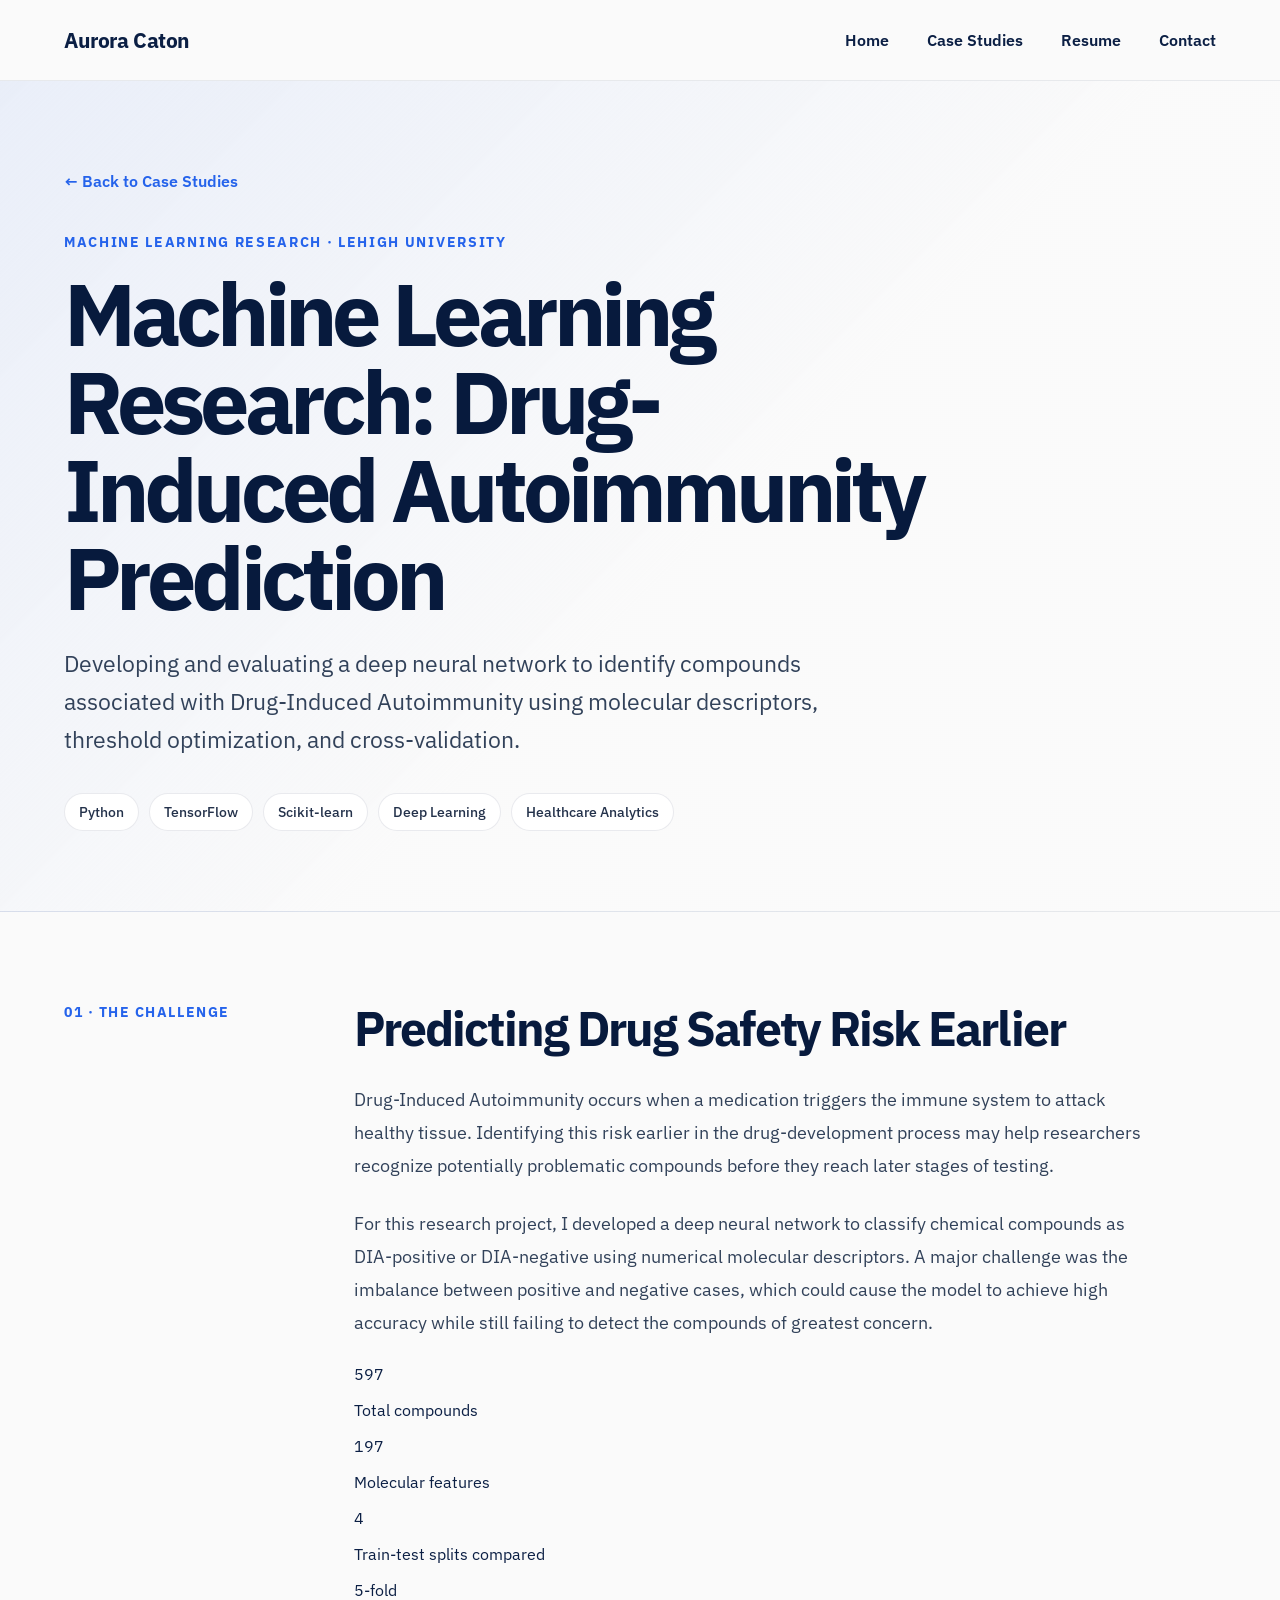
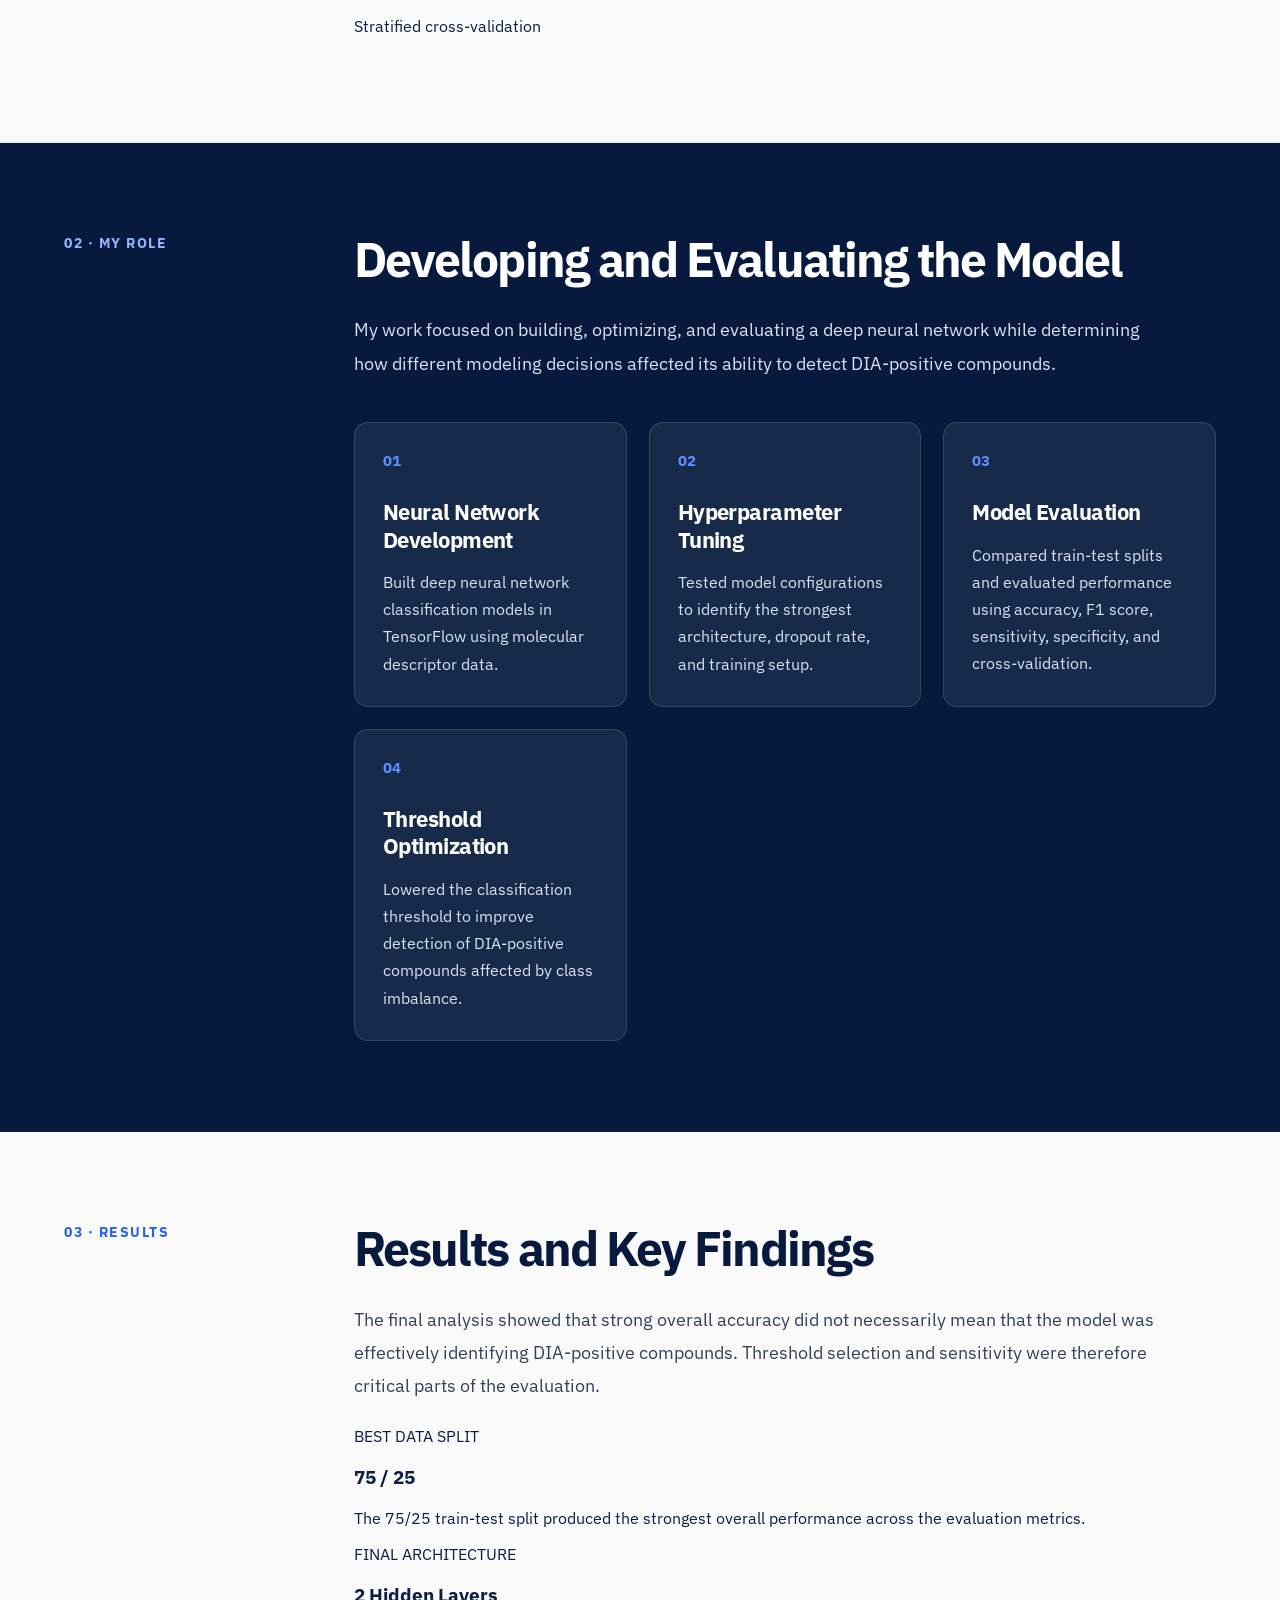
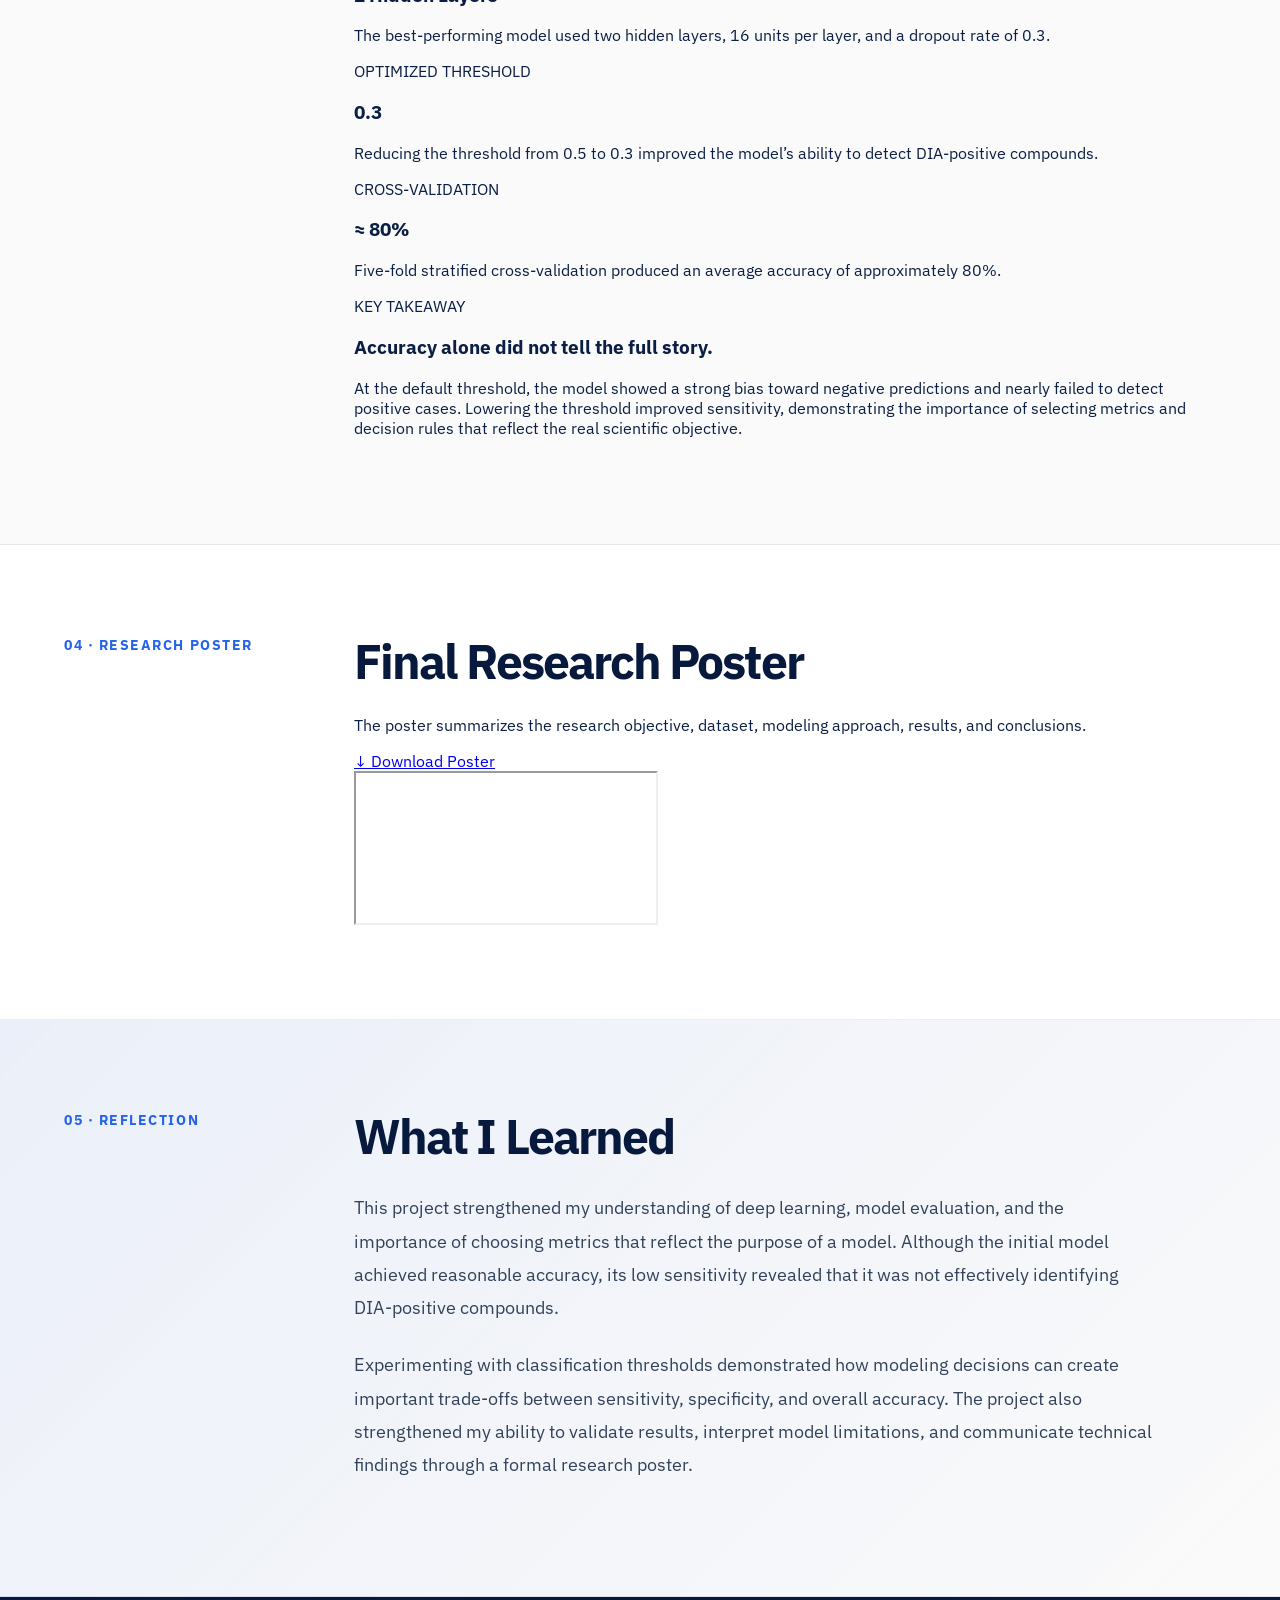
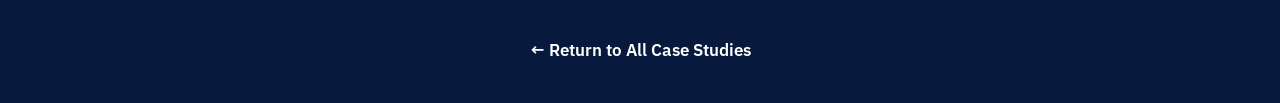
==== dia-research.html @ 791b1805 "Create dia-research.html" ====
<!DOCTYPE html>
<html lang="en">

<head>
    <meta charset="UTF-8">

    <meta
        name="viewport"
        content="width=device-width, initial-scale=1.0"
    >

    <title>Machine Learning Research | Aurora Caton</title>

    <link rel="preconnect" href="https://fonts.googleapis.com">

    <link
        rel="preconnect"
        href="https://fonts.gstatic.com"
        crossorigin
    >

    <link
        href="https://fonts.googleapis.com/css2?family=IBM+Plex+Sans:wght@300;400;500;600;700&display=swap"
        rel="stylesheet"
    >

    <link rel="stylesheet" href="style.css">
</head>

<body>

    <nav class="navbar">

        <a href="index.html" class="nav-name">
            Aurora Caton
        </a>

        <div class="nav-links">
            <a href="index.html#home">Home</a>
            <a href="index.html#case-studies">Case Studies</a>
            <a href="index.html#resume">Resume</a>
            <a href="index.html#contact">Contact</a>
        </div>

    </nav>

    <main class="project-page">

        <header class="project-hero dia-project-hero">

            <div class="molecule-pattern" aria-hidden="true"></div>

            <div class="project-hero-content">

                <a
                    href="index.html#case-studies"
                    class="back-link"
                >
                    ← Back to Case Studies
                </a>

                <p class="project-label">
                    MACHINE LEARNING RESEARCH · LEHIGH UNIVERSITY
                </p>

                <h1>
                    Machine Learning Research:
                    Drug-Induced Autoimmunity Prediction
                </h1>

                <p class="project-subtitle">
                    Developing and evaluating a deep neural network to identify
                    compounds associated with Drug-Induced Autoimmunity using
                    molecular descriptors, threshold optimization, and
                    cross-validation.
                </p>

                <div class="project-tags">
                    <span>Python</span>
                    <span>TensorFlow</span>
                    <span>Scikit-learn</span>
                    <span>Deep Learning</span>
                    <span>Healthcare Analytics</span>
                </div>

            </div>

        </header>

        <section class="project-section">

            <div class="section-label">
                01 · THE CHALLENGE
            </div>

            <div class="project-section-content">

                <h2>Predicting Drug Safety Risk Earlier</h2>

                <p>
                    Drug-Induced Autoimmunity occurs when a medication triggers
                    the immune system to attack healthy tissue. Identifying this
                    risk earlier in the drug-development process may help
                    researchers recognize potentially problematic compounds
                    before they reach later stages of testing.
                </p>

                <p>
                    For this research project, I developed a deep neural network
                    to classify chemical compounds as DIA-positive or
                    DIA-negative using numerical molecular descriptors. A major
                    challenge was the imbalance between positive and negative
                    cases, which could cause the model to achieve high accuracy
                    while still failing to detect the compounds of greatest
                    concern.
                </p>

                <div class="research-stat-grid">

                    <article class="research-stat-card">
                        <span class="research-stat-number">597</span>
                        <p>Total compounds</p>
                    </article>

                    <article class="research-stat-card">
                        <span class="research-stat-number">197</span>
                        <p>Molecular features</p>
                    </article>

                    <article class="research-stat-card">
                        <span class="research-stat-number">4</span>
                        <p>Train-test splits compared</p>
                    </article>

                    <article class="research-stat-card">
                        <span class="research-stat-number">5-fold</span>
                        <p>Stratified cross-validation</p>
                    </article>

                </div>

            </div>

        </section>

        <section class="project-section contribution-section">

            <div class="section-label">
                02 · MY ROLE
            </div>

            <div class="project-section-content">

                <h2>Developing and Evaluating the Model</h2>

                <p>
                    My work focused on building, optimizing, and evaluating a
                    deep neural network while determining how different modeling
                    decisions affected its ability to detect DIA-positive
                    compounds.
                </p>

                <div class="contribution-grid">

                    <article class="contribution-card">

                        <span>01</span>

                        <h3>Neural Network Development</h3>

                        <p>
                            Built deep neural network classification models in
                            TensorFlow using molecular descriptor data.
                        </p>

                    </article>

                    <article class="contribution-card">

                        <span>02</span>

                        <h3>Hyperparameter Tuning</h3>

                        <p>
                            Tested model configurations to identify the strongest
                            architecture, dropout rate, and training setup.
                        </p>

                    </article>

                    <article class="contribution-card">

                        <span>03</span>

                        <h3>Model Evaluation</h3>

                        <p>
                            Compared train-test splits and evaluated performance
                            using accuracy, F1 score, sensitivity, specificity,
                            and cross-validation.
                        </p>

                    </article>

                    <article class="contribution-card">

                        <span>04</span>

                        <h3>Threshold Optimization</h3>

                        <p>
                            Lowered the classification threshold to improve
                            detection of DIA-positive compounds affected by
                            class imbalance.
                        </p>

                    </article>

                </div>

            </div>

        </section>

        <section class="project-section results-section">

            <div class="section-label">
                03 · RESULTS
            </div>

            <div class="project-section-content">

                <h2>Results and Key Findings</h2>

                <p>
                    The final analysis showed that strong overall accuracy did
                    not necessarily mean that the model was effectively
                    identifying DIA-positive compounds. Threshold selection and
                    sensitivity were therefore critical parts of the evaluation.
                </p>

                <div class="results-grid">

                    <article class="result-card">

                        <p class="result-label">
                            BEST DATA SPLIT
                        </p>

                        <h3>75 / 25</h3>

                        <p>
                            The 75/25 train-test split produced the strongest
                            overall performance across the evaluation metrics.
                        </p>

                    </article>

                    <article class="result-card">

                        <p class="result-label">
                            FINAL ARCHITECTURE
                        </p>

                        <h3>2 Hidden Layers</h3>

                        <p>
                            The best-performing model used two hidden layers,
                            16 units per layer, and a dropout rate of 0.3.
                        </p>

                    </article>

                    <article class="result-card">

                        <p class="result-label">
                            OPTIMIZED THRESHOLD
                        </p>

                        <h3>0.3</h3>

                        <p>
                            Reducing the threshold from 0.5 to 0.3 improved the
                            model’s ability to detect DIA-positive compounds.
                        </p>

                    </article>

                    <article class="result-card">

                        <p class="result-label">
                            CROSS-VALIDATION
                        </p>

                        <h3>≈ 80%</h3>

                        <p>
                            Five-fold stratified cross-validation produced an
                            average accuracy of approximately 80%.
                        </p>

                    </article>

                </div>

                <div class="research-takeaway">

                    <p class="research-takeaway-label">
                        KEY TAKEAWAY
                    </p>

                    <h3>Accuracy alone did not tell the full story.</h3>

                    <p>
                        At the default threshold, the model showed a strong bias
                        toward negative predictions and nearly failed to detect
                        positive cases. Lowering the threshold improved
                        sensitivity, demonstrating the importance of selecting
                        metrics and decision rules that reflect the real
                        scientific objective.
                    </p>

                </div>

            </div>

        </section>

        <section class="project-section poster-section">

            <div class="section-label">
                04 · RESEARCH POSTER
            </div>

            <div class="project-section-content">

                <div class="poster-heading">

                    <div>
                        <h2>Final Research Poster</h2>

                        <p>
                            The poster summarizes the research objective,
                            dataset, modeling approach, results, and conclusions.
                        </p>
                    </div>

                    <a
                        href="dia-research-poster.pdf"
                        download="Aurora-Caton-DIA-Research-Poster.pdf"
                        class="poster-download-button"
                    >
                        ↓ Download Poster
                    </a>

                </div>

                <div class="poster-viewer">

                    <iframe
                        src="dia-research-poster.pdf"
                        title="Drug-Induced Autoimmunity Research Poster"
                    ></iframe>

                </div>

            </div>

        </section>

        <section class="project-section reflection-section">

            <div class="section-label">
                05 · REFLECTION
            </div>

            <div class="project-section-content">

                <h2>What I Learned</h2>

                <p>
                    This project strengthened my understanding of deep learning,
                    model evaluation, and the importance of choosing metrics that
                    reflect the purpose of a model. Although the initial model
                    achieved reasonable accuracy, its low sensitivity revealed
                    that it was not effectively identifying DIA-positive
                    compounds.
                </p>

                <p>
                    Experimenting with classification thresholds demonstrated
                    how modeling decisions can create important trade-offs
                    between sensitivity, specificity, and overall accuracy. The
                    project also strengthened my ability to validate results,
                    interpret model limitations, and communicate technical
                    findings through a formal research poster.
                </p>

            </div>

        </section>

    </main>

    <footer class="project-footer">

        <a href="index.html#case-studies">
            ← Return to All Case Studies
        </a>

    </footer>

</body>

</html>
---- style.css ----
* {
    box-sizing: border-box;
}

html {
    scroll-behavior: smooth;
}

body {
    margin: 0;
    background-color: #FAFAFA;
    color: #0B1F44;
    font-family: "IBM Plex Sans", sans-serif;
}

img {
    max-width: 100%;
}

/* =========================================
   NAVIGATION
========================================= */

.navbar {
    position: sticky;
    top: 0;
    z-index: 1000;

    width: 100%;
    padding: 26px 64px;

    display: flex;
    justify-content: space-between;
    align-items: center;

    background: rgba(250, 250, 250, 0.94);
    backdrop-filter: blur(12px);
    -webkit-backdrop-filter: blur(12px);

    border-bottom: 1px solid rgba(11, 31, 68, 0.08);
}

.nav-name {
    color: #0B1F44;
    text-decoration: none;
    font-size: 21px;
    font-weight: 700;
    letter-spacing: -0.02em;
}

.nav-links {
    display: flex;
    gap: 38px;
}

.nav-links a {
    color: #0B1F44;
    text-decoration: none;
    font-size: 16px;
    font-weight: 600;
}

.nav-links a:hover {
    color: #2563EB;
}

/* =========================================
   HOMEPAGE HERO
========================================= */

.hero {
    min-height: 760px;
    padding: 70px 64px 80px;

    display: grid;
    grid-template-columns: 0.9fr 1.1fr;
    align-items: center;
    gap: 70px;

    position: relative;
    overflow: hidden;

    border-bottom: 1px solid rgba(11, 31, 68, 0.08);
}

.hero-text {
    max-width: 560px;
    position: relative;
    z-index: 2;
}

.hero h1 {
    margin: 0 0 34px;
    font-size: clamp(36px, 4.5vw, 56px);
    line-height: 1.15;
    letter-spacing: -0.045em;
    color: #071A3D;
}

.hero h1 span {
    color: #2563EB;
}

.intro-text {
    max-width: 500px;
}

.lead {
    margin: 0 0 34px;

    color: #0B1F44;

    font-size: 24px;
    font-weight: 700;
    line-height: 1.45;
}

.intro-text p {
    margin: 0 0 30px;

    color: #32425A;

    font-size: 19px;
    line-height: 1.85;
}

.intro-text strong {
    color: #0B1F44;
    font-weight: 700;
}

a.button {
    display: inline-block;

    margin-top: 14px;
    padding: 16px 34px;

    background: #071A3D;
    color: white;

    text-decoration: none;
    border-radius: 6px;

    font-size: 17px;
    font-weight: 600;

    transition:
        transform 0.2s ease,
        background-color 0.2s ease;
}

a.button:hover {
    transform: translateY(-3px);
    background-color: #2563EB;
}

.hero-visual {
    height: 430px;
    position: relative;
    opacity: 0.9;
}

.data-grid {
    position: absolute;
    inset: 0;

    background-image:
        radial-gradient(
            rgba(37, 99, 235, 0.22) 1px,
            transparent 1px
        );

    background-size: 18px 18px;

    mask-image:
        linear-gradient(to left, black 40%, transparent 95%);

    -webkit-mask-image:
        linear-gradient(to left, black 40%, transparent 95%);
}

.line-chart {
    position: absolute;
    inset: 40px 0 80px 40px;
}

.line {
    position: absolute;

    width: 78%;
    height: 2px;

    background: rgba(37, 99, 235, 0.25);
    transform-origin: left center;
}

.line-one {
    top: 58%;
    left: 5%;
    transform: rotate(-17deg);
}

.line-two {
    top: 45%;
    left: 18%;
    transform: rotate(-24deg);
}

.bar-chart {
    position: absolute;
    right: 0;
    bottom: 0;

    height: 220px;

    display: flex;
    align-items: flex-end;
    gap: 12px;

    opacity: 0.35;
}

.bar-chart span {
    width: 22px;
    display: block;

    background: #2563EB;
    border-radius: 4px 4px 0 0;
}

/* =========================================
   HOMEPAGE CASE STUDIES
========================================= */

.case-studies {
    padding: 56px 64px 80px;
}

.section-heading {
    display: grid;
    grid-template-columns: auto 1fr auto;
    align-items: center;
    gap: 30px;

    margin-bottom: 34px;
}

.section-heading h2 {
    margin: 0;

    color: #071A3D;

    font-size: 30px;
    letter-spacing: -0.03em;
}

.section-heading::after {
    content: "";

    height: 1px;

    background: rgba(11, 31, 68, 0.16);
}

.section-heading a {
    color: #2563EB;
    text-decoration: none;
    font-weight: 600;
}

.cards {
    display: grid;
    grid-template-columns: repeat(3, 1fr);
    gap: 28px;
}

.card {
    min-height: 320px;
    padding: 32px;

    background: white;

    border: 1px solid rgba(11, 31, 68, 0.08);
    border-radius: 14px;

    box-shadow: 0 18px 40px rgba(11, 31, 68, 0.08);

    transition:
        transform 0.2s ease,
        box-shadow 0.2s ease;
}

.card:hover {
    transform: translateY(-6px);
    box-shadow: 0 24px 55px rgba(11, 31, 68, 0.12);
}

.number {
    display: block;

    margin-bottom: 18px;

    color: #2563EB;

    font-size: 16px;
    font-weight: 700;
}

.card h3 {
    margin: 0 0 18px;

    color: #071A3D;

    font-size: 25px;
    line-height: 1.1;
    letter-spacing: -0.03em;
}

.tags {
    display: flex;
    flex-wrap: wrap;
    gap: 8px;

    margin-bottom: 26px;
}

.tags span {
    padding: 6px 10px;

    background: #F1F5F9;
    color: #24324B;

    border-radius: 999px;

    font-size: 13px;
}

.card p {
    margin-bottom: 28px;

    color: #24324B;

    line-height: 1.7;
}

.card a {
    color: #2563EB;
    text-decoration: none;
    font-weight: 600;
}

/* =========================================
   PROJECT HERO
========================================= */

.project-page {
    width: 100%;
}

.project-hero {
    padding: 90px 64px 80px;

    background:
        linear-gradient(
            135deg,
            rgba(37, 99, 235, 0.08),
            rgba(250, 250, 250, 0.95) 55%
        );

    border-bottom: 1px solid rgba(11, 31, 68, 0.08);
}

.back-link {
    display: inline-block;

    margin-bottom: 42px;

    color: #2563EB;

    text-decoration: none;
    font-size: 16px;
    font-weight: 600;
}

.back-link:hover {
    text-decoration: underline;
}

.project-label {
    margin: 0 0 18px;

    color: #2563EB;

    font-size: 14px;
    font-weight: 700;
    letter-spacing: 0.12em;
}

.project-hero h1 {
    max-width: 900px;
    margin: 0 0 24px;

    color: #071A3D;

    font-size: clamp(48px, 7vw, 88px);
    line-height: 1;
    letter-spacing: -0.055em;
}

.project-subtitle {
    max-width: 790px;
    margin: 0;

    color: #32425A;

    font-size: 23px;
    line-height: 1.65;
}

.project-tags {
    display: flex;
    flex-wrap: wrap;
    gap: 10px;

    margin-top: 34px;
}

.project-tags span {
    padding: 9px 14px;

    background: white;
    color: #24324B;

    border: 1px solid rgba(11, 31, 68, 0.09);
    border-radius: 999px;

    font-size: 14px;
    font-weight: 500;
}

/* =========================================
   PROJECT SECTIONS
========================================= */

.project-section {
    display: grid;
    grid-template-columns: 220px minmax(0, 900px);
    justify-content: center;
    gap: 70px;

    padding: 90px 64px;

    border-bottom: 1px solid rgba(11, 31, 68, 0.08);
}

.project-section:nth-of-type(even) {
    background: white;
}

.section-label {
    color: #2563EB;

    font-size: 14px;
    font-weight: 700;
    line-height: 1.5;
    letter-spacing: 0.11em;
}

.project-section-content h2 {
    margin: 0 0 28px;

    color: #071A3D;

    font-size: clamp(32px, 4vw, 48px);
    line-height: 1.1;
    letter-spacing: -0.04em;
}

.project-section-content > p {
    max-width: 800px;
    margin: 0 0 24px;

    color: #32425A;

    font-size: 18px;
    line-height: 1.85;
}

/* =========================================
   CONTRIBUTION SECTION
========================================= */

.contribution-section {
    background: #071A3D !important;
}

.contribution-section .section-label {
    color: #93B4FF;
}

.contribution-section .project-section-content h2 {
    color: white;
}

.contribution-section .project-section-content > p {
    color: #D8E2F3;
}

.contribution-grid,
.findings-grid {
    display: grid;
    grid-template-columns: repeat(3, 1fr);
    gap: 22px;

    margin-top: 42px;
}

.contribution-card,
.finding-card {
    min-height: 245px;
    padding: 28px;

    border-radius: 14px;
}

.contribution-card {
    background: rgba(255, 255, 255, 0.07);

    border: 1px solid rgba(255, 255, 255, 0.13);
}

.contribution-card > span,
.finding-card > span {
    display: block;

    margin-bottom: 28px;

    color: #5D8EFF;

    font-size: 15px;
    font-weight: 700;
}

.contribution-card h3,
.finding-card h3 {
    margin: 0 0 16px;

    font-size: 22px;
    line-height: 1.25;
    letter-spacing: -0.025em;
}

.contribution-card h3 {
    color: white;
}

.contribution-card p {
    margin: 0;

    color: #D8E2F3;

    font-size: 16px;
    line-height: 1.7;
}

/* =========================================
   WORKFLOW
========================================= */

.workflow {
    display: grid;
    grid-template-columns: 1fr auto 1fr auto 1fr;
    align-items: stretch;
    gap: 18px;

    margin-top: 42px;
}

.workflow-step {
    padding: 30px;

    background: white;

    border: 1px solid rgba(11, 31, 68, 0.09);
    border-radius: 14px;

    box-shadow: 0 16px 40px rgba(11, 31, 68, 0.06);
}

.workflow-step > span {
    width: 36px;
    height: 36px;

    display: flex;
    align-items: center;
    justify-content: center;

    margin-bottom: 26px;

    background: #2563EB;
    color: white;

    border-radius: 50%;

    font-size: 15px;
    font-weight: 700;
}

.workflow-step h3 {
    margin: 0 0 14px;

    color: #071A3D;

    font-size: 22px;
    letter-spacing: -0.025em;
}

.workflow-step p {
    margin: 0;

    color: #32425A;

    line-height: 1.7;
}

.workflow-arrow {
    display: flex;
    align-items: center;
    justify-content: center;

    color: #2563EB;

    font-size: 32px;
    font-weight: 600;
}

/* =========================================
   CHATBOT SECTION
========================================= */

.chatbot-section {
    background: #F1F5F9 !important;
}

.chatbot-showcase {
    margin: 42px 0 0;
}

.chatbot-screenshot {
    width: 100%;
    height: auto;

    display: block;

    border: 1px solid rgba(11, 31, 68, 0.1);
    border-radius: 18px;

    box-shadow: 0 24px 60px rgba(11, 31, 68, 0.16);
}

.chatbot-showcase figcaption {
    max-width: 760px;

    margin-top: 18px;

    color: #5B677A;

    font-size: 15px;
    line-height: 1.7;
}

/* =========================================
   DEMO QR CODE
========================================= */

.demo-access {
    margin-top: 42px;
    padding: 30px;

    display: flex;
    align-items: center;
    justify-content: space-between;
    gap: 36px;

    background: white;

    border: 1px solid rgba(11, 31, 68, 0.09);
    border-radius: 16px;
}

.demo-access-text {
    max-width: 570px;
}

.demo-label {
    margin: 0 0 10px;

    color: #2563EB;

    font-size: 13px;
    font-weight: 700;
    letter-spacing: 0.12em;
}

.demo-access h3 {
    margin: 0 0 12px;

    color: #071A3D;

    font-size: 28px;
    letter-spacing: -0.03em;
}

.demo-access-text > p:last-child {
    margin: 0;

    color: #32425A;

    font-size: 17px;
    line-height: 1.7;
}

.chatbot-qr {
    width: 160px;
    height: 160px;

    display: block;
    object-fit: contain;

    padding: 8px;

    background: white;

    border: 1px solid rgba(11, 31, 68, 0.1);
    border-radius: 10px;
}

/* =========================================
   FUTURE DEVELOPMENT
========================================= */

.future-development {
    margin-top: 28px;
    padding: 28px;

    display: grid;
    grid-template-columns: auto 1fr;
    align-items: flex-start;
    gap: 22px;

    background: #F8FAFC;

    border: 1px solid rgba(11, 31, 68, 0.08);
    border-left: 4px solid #2563EB;
    border-radius: 12px;
}

.future-development-icon {
    width: 44px;
    height: 44px;

    display: flex;
    align-items: center;
    justify-content: center;

    background: #E8F0FF;
    color: #2563EB;

    border-radius: 50%;

    font-size: 22px;
    font-weight: 700;
}

.future-development-label {
    margin: 0 0 10px;

    color: #2563EB;

    font-size: 13px;
    font-weight: 700;
    letter-spacing: 0.12em;
}

.future-development h3 {
    margin: 0 0 12px;

    color: #071A3D;

    font-size: 23px;
    line-height: 1.3;
    letter-spacing: -0.025em;
}

.future-development-content > p:last-child {
    margin: 0;

    color: #5B677A;

    font-size: 15px;
    line-height: 1.75;
}

/* =========================================
   FINDINGS
========================================= */

.finding-card {
    background: white;

    border: 1px solid rgba(11, 31, 68, 0.09);

    box-shadow: 0 16px 40px rgba(11, 31, 68, 0.06);
}

.finding-card h3 {
    color: #071A3D;
}

.finding-card p {
    margin: 0;

    color: #32425A;

    font-size: 16px;
    line-height: 1.7;
}

/* =========================================
   REFLECTION AND FOOTER
========================================= */

.reflection-section {
    background:
        linear-gradient(
            135deg,
            rgba(37, 99, 235, 0.07),
            rgba(250, 250, 250, 1)
        ) !important;
}

.project-footer {
    padding: 42px 64px;

    background: #071A3D;

    text-align: center;
}

.project-footer a {
    color: white;

    text-decoration: none;

    font-size: 17px;
    font-weight: 600;
}

.project-footer a:hover {
    color: #93B4FF;
}

/* =========================================
   RESUME
========================================= */

.resume-section{
    padding:70px 64px 100px;
}

.resume-header{
    display:flex;
    justify-content:space-between;
    align-items:center;
    gap:40px;
    margin-bottom:40px;
}

.resume-header p{
    max-width:650px;
    margin:0;
    color:#32425A;
    font-size:18px;
    line-height:1.8;
}

.resume-viewer{
    width:100%;
    height:1000px;

    background:white;

    border:1px solid rgba(11,31,68,.08);
    border-radius:16px;

    overflow:hidden;

    box-shadow:0 18px 40px rgba(11,31,68,.08);
}

.resume-viewer iframe{
    width:100%;
    height:100%;
    border:none;
}

/* =========================================
   CONTACT
========================================= */

.contact-section {
    padding: 80px 64px 100px;
}

.contact-card {
    background: white;
    border: 1px solid rgba(11, 31, 68, 0.08);
    border-radius: 16px;
    padding: 42px;
    box-shadow: 0 18px 40px rgba(11, 31, 68, 0.08);
}

.contact-item {
    padding: 20px 0;
    border-bottom: 1px solid rgba(11, 31, 68, 0.08);
}

.contact-item:last-child {
    border-bottom: none;
}

.contact-item span {
    display: block;
    margin-bottom: 8px;
    color: #2563EB;
    font-size: 13px;
    font-weight: 700;
    letter-spacing: 0.08em;
    text-transform: uppercase;
}

.contact-item a {
    color: #071A3D;
    text-decoration: none;
    font-size: 22px;
    font-weight: 600;
}

.contact-item a:hover {
    color: #2563EB;
}

/* =========================================
   TABLET
========================================= */

@media (max-width: 1000px) {

    .project-section {
        grid-template-columns: 1fr;
        gap: 24px;
    }

    .contribution-grid,
    .findings-grid {
        grid-template-columns: 1fr;
    }

    .workflow {
        grid-template-columns: 1fr;
    }

    .workflow-arrow {
        min-height: 30px;
        transform: rotate(90deg);
    }
}


/* =========================================
   MOBILE
========================================= */

@media (max-width: 900px) {

    .navbar {
        padding: 22px 28px;
        align-items: flex-start;
        flex-direction: column;
        gap: 18px;
    }

    .nav-links {
        flex-wrap: wrap;
        gap: 20px;
    }

    .hero {
        min-height: auto;
        grid-template-columns: 1fr;
        padding: 56px 28px 70px;
    }

    .hero-visual {
        height: 220px;
    }

    .case-studies {
        padding: 48px 28px 70px;
    }

    .section-heading {
        grid-template-columns: 1fr;
    }

    .section-heading::after {
        display: none;
    }

    .cards {
        grid-template-columns: 1fr;
    }

    .resume-section {
        padding: 60px 28px 80px;
    }

    .resume-header {
        flex-direction: column;
        align-items: flex-start;
    }

    .resume-viewer {
        height: 700px;
    }

    .contact-section {
        padding: 60px 28px 80px;
    }

    .contact-card {
        padding: 30px;
    }

    .contact-item a {
        font-size: 18px;
    }
}


@media (max-width: 700px) {

    .project-hero {
        padding: 58px 28px 60px;
    }

    .project-label {
        font-size: 12px;
    }

    .project-subtitle {
        font-size: 19px;
    }

    .project-section {
        padding: 64px 28px;
    }

    .project-section-content > p {
        font-size: 17px;
    }

    .contribution-card,
    .finding-card,
    .workflow-step {
        padding: 24px;
    }

    .demo-access {
        flex-direction: column;
        align-items: flex-start;
    }

    .chatbot-qr {
        width: 135px;
        height: 135px;
    }

    .future-development {
        grid-template-columns: 1fr;
        padding: 24px;
    }

    .future-development-icon {
        width: 40px;
        height: 40px;
    }

    .project-footer {
        padding: 36px 28px;
    }
}
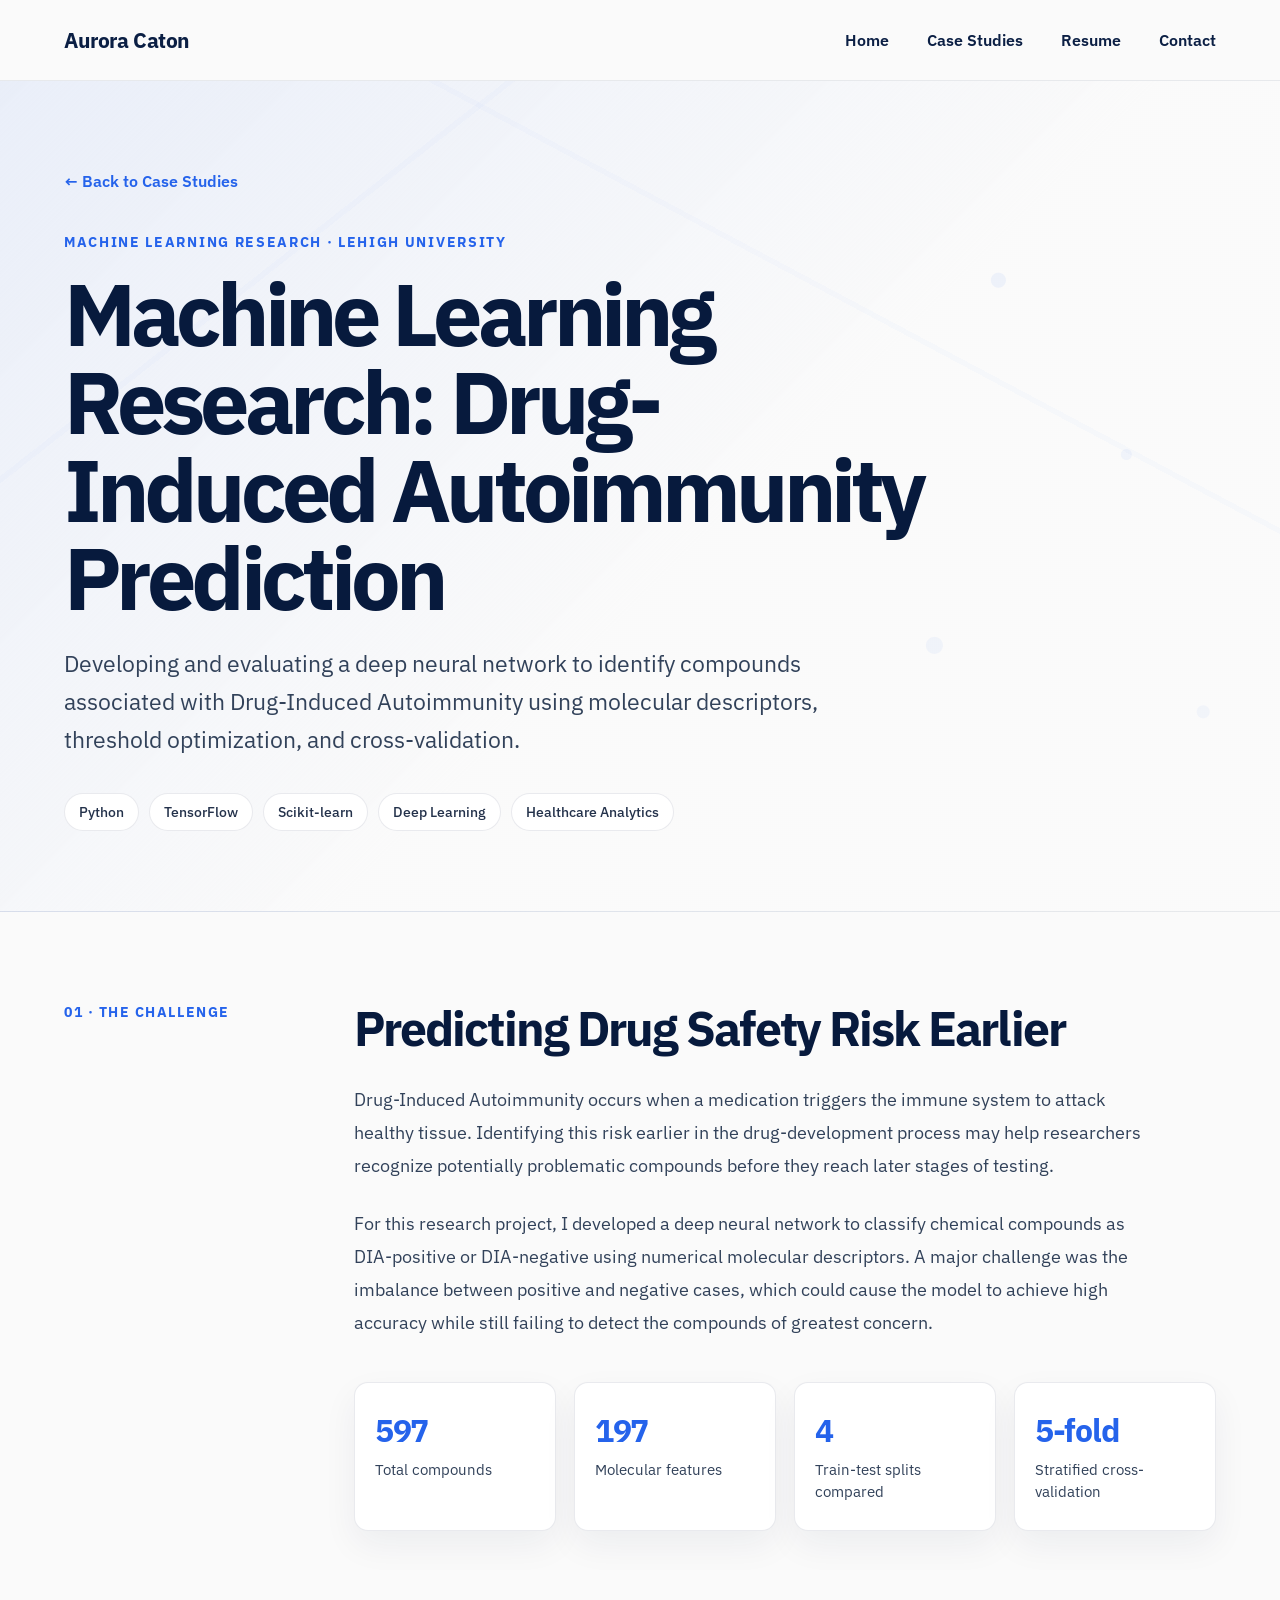
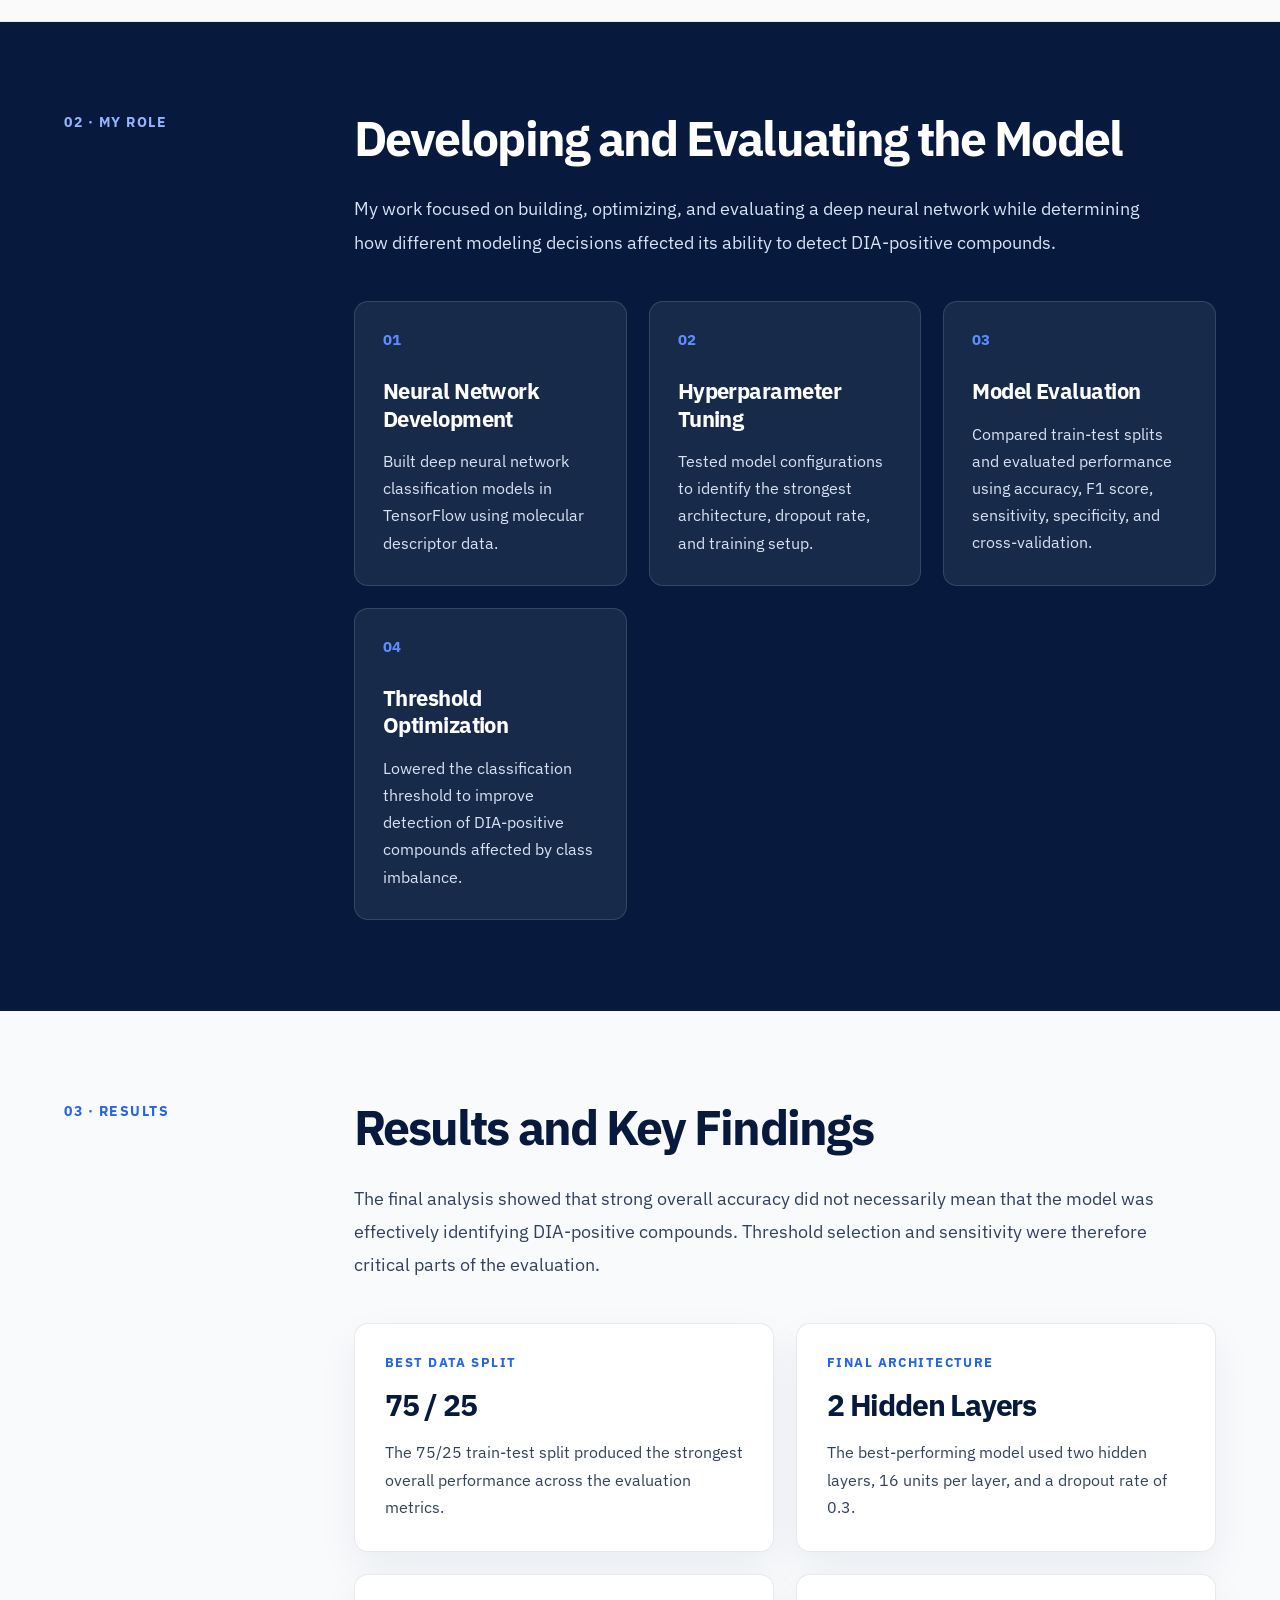
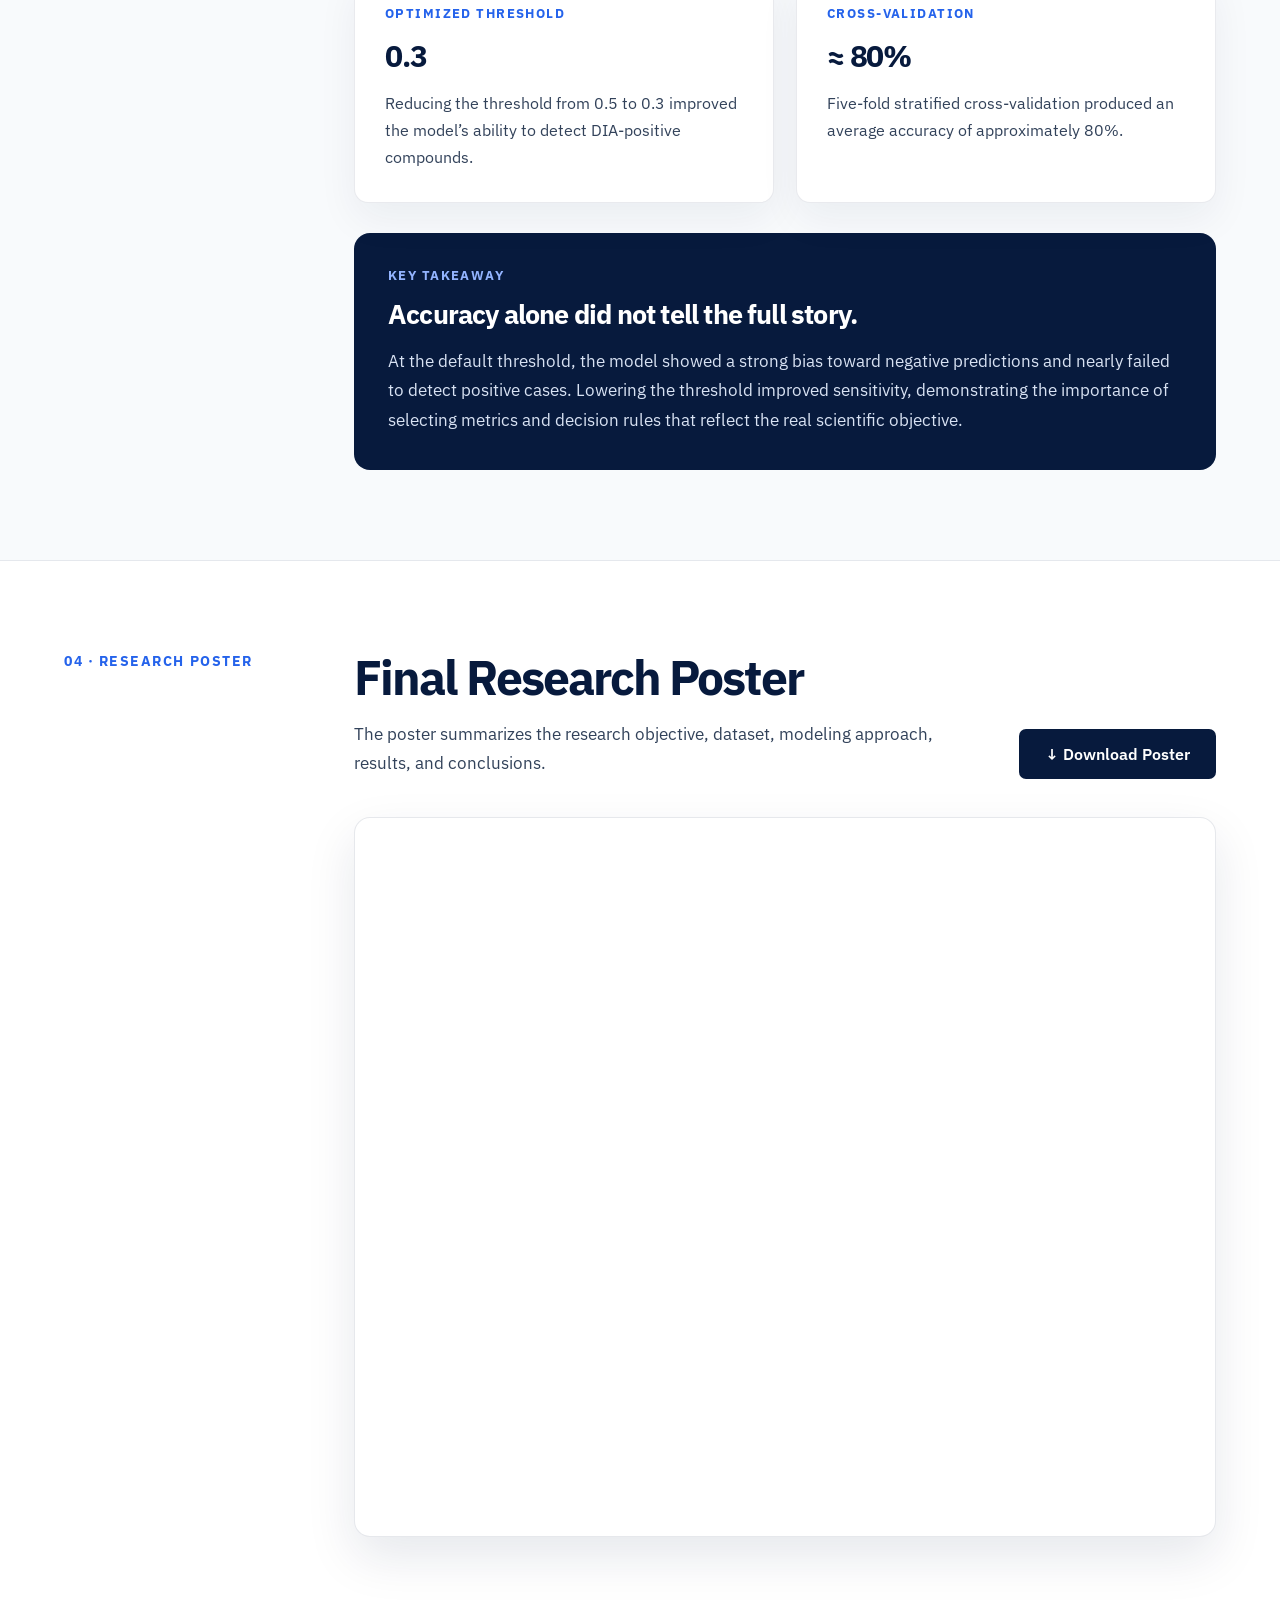
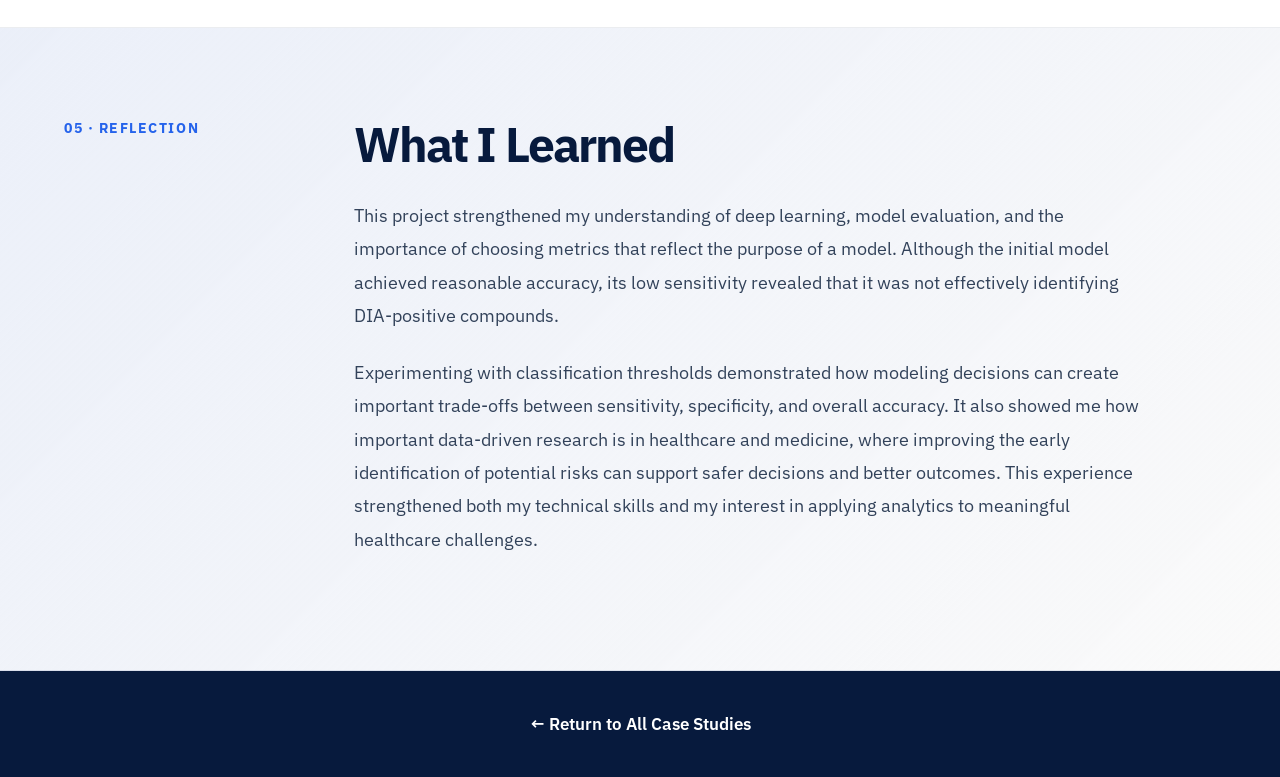
==== commit 39e064d6: "Update dia-research.html" ====
--- a/dia-research.html
+++ b/dia-research.html
@@ -388,12 +388,14 @@
                 </p>
 
                 <p>
-                    Experimenting with classification thresholds demonstrated
-                    how modeling decisions can create important trade-offs
-                    between sensitivity, specificity, and overall accuracy. The
-                    project also strengthened my ability to validate results,
-                    interpret model limitations, and communicate technical
-                    findings through a formal research poster.
+                    Experimenting with classification thresholds demonstrated how
+                    modeling decisions can create important trade-offs between
+                    sensitivity, specificity, and overall accuracy. It also showed
+                    me how important data-driven research is in healthcare and
+                    medicine, where improving the early identification of potential
+                    risks can support safer decisions and better outcomes. This
+                    experience strengthened both my technical skills and my interest
+                    in applying analytics to meaningful healthcare challenges.
                 </p>
 
             </div>
--- a/style.css
+++ b/style.css
@@ -951,6 +951,219 @@
 }
 
 /* =========================================
+   DIA MACHINE LEARNING RESEARCH PAGE
+========================================= */
+
+.dia-project-hero {
+    position: relative;
+    overflow: hidden;
+}
+
+.project-hero-content {
+    position: relative;
+    z-index: 2;
+}
+
+.molecule-pattern {
+    position: absolute;
+    inset: 0;
+    z-index: 1;
+    opacity: 0.28;
+    pointer-events: none;
+
+    background-image:
+        radial-gradient(
+            circle at 78% 24%,
+            rgba(37, 99, 235, 0.22) 0 7px,
+            transparent 8px
+        ),
+        radial-gradient(
+            circle at 88% 45%,
+            rgba(37, 99, 235, 0.18) 0 5px,
+            transparent 6px
+        ),
+        radial-gradient(
+            circle at 73% 68%,
+            rgba(37, 99, 235, 0.17) 0 8px,
+            transparent 9px
+        ),
+        radial-gradient(
+            circle at 94% 76%,
+            rgba(37, 99, 235, 0.14) 0 6px,
+            transparent 7px
+        ),
+        linear-gradient(
+            28deg,
+            transparent 70%,
+            rgba(37, 99, 235, 0.08) 70% 70.4%,
+            transparent 70.4%
+        ),
+        linear-gradient(
+            -38deg,
+            transparent 78%,
+            rgba(37, 99, 235, 0.08) 78% 78.4%,
+            transparent 78.4%
+        );
+}
+
+.research-stat-grid {
+    display: grid;
+    grid-template-columns: repeat(4, 1fr);
+    gap: 18px;
+    margin-top: 42px;
+}
+
+.research-stat-card {
+    padding: 26px 20px;
+    background: white;
+    border: 1px solid rgba(11, 31, 68, 0.09);
+    border-radius: 14px;
+    box-shadow: 0 14px 35px rgba(11, 31, 68, 0.06);
+}
+
+.research-stat-number {
+    display: block;
+    margin-bottom: 8px;
+    color: #2563EB;
+    font-size: 32px;
+    font-weight: 700;
+    letter-spacing: -0.04em;
+}
+
+.research-stat-card p {
+    margin: 0;
+    color: #32425A;
+    font-size: 15px;
+    line-height: 1.5;
+}
+
+.results-section {
+    background: #F8FAFC !important;
+}
+
+.results-grid {
+    display: grid;
+    grid-template-columns: repeat(2, 1fr);
+    gap: 22px;
+    margin-top: 42px;
+}
+
+.result-card {
+    padding: 30px;
+    background: white;
+    border: 1px solid rgba(11, 31, 68, 0.09);
+    border-radius: 14px;
+    box-shadow: 0 16px 40px rgba(11, 31, 68, 0.06);
+}
+
+.result-label {
+    margin: 0 0 14px;
+    color: #2563EB;
+    font-size: 13px;
+    font-weight: 700;
+    letter-spacing: 0.11em;
+}
+
+.result-card h3 {
+    margin: 0 0 15px;
+    color: #071A3D;
+    font-size: 30px;
+    letter-spacing: -0.04em;
+}
+
+.result-card > p:last-child {
+    margin: 0;
+    color: #32425A;
+    font-size: 16px;
+    line-height: 1.7;
+}
+
+.research-takeaway {
+    margin-top: 30px;
+    padding: 34px;
+    background: #071A3D;
+    border-radius: 16px;
+}
+
+.research-takeaway-label {
+    margin: 0 0 12px;
+    color: #93B4FF;
+    font-size: 13px;
+    font-weight: 700;
+    letter-spacing: 0.11em;
+}
+
+.research-takeaway h3 {
+    margin: 0 0 16px;
+    color: white;
+    font-size: 27px;
+    letter-spacing: -0.03em;
+}
+
+.research-takeaway > p:last-child {
+    margin: 0;
+    color: #D8E2F3;
+    font-size: 17px;
+    line-height: 1.75;
+}
+
+.poster-heading {
+    display: flex;
+    justify-content: space-between;
+    align-items: flex-end;
+    gap: 36px;
+    margin-bottom: 38px;
+}
+
+.poster-heading h2 {
+    margin-bottom: 16px;
+}
+
+.poster-heading p {
+    max-width: 650px;
+    margin: 0;
+    color: #32425A;
+    font-size: 17px;
+    line-height: 1.75;
+}
+
+.poster-download-button {
+    flex-shrink: 0;
+    display: inline-block;
+    padding: 15px 26px;
+    background: #071A3D;
+    color: white;
+    text-decoration: none;
+    border-radius: 7px;
+    font-size: 16px;
+    font-weight: 600;
+    transition:
+        transform 0.2s ease,
+        background-color 0.2s ease;
+}
+
+.poster-download-button:hover {
+    transform: translateY(-2px);
+    background: #2563EB;
+}
+
+.poster-viewer {
+    width: 100%;
+    height: 720px;
+    overflow: hidden;
+    background: white;
+    border: 1px solid rgba(11, 31, 68, 0.1);
+    border-radius: 16px;
+    box-shadow: 0 20px 50px rgba(11, 31, 68, 0.1);
+}
+
+.poster-viewer iframe {
+    width: 100%;
+    height: 100%;
+    border: none;
+}
+
+/* =========================================
    TABLET
 ========================================= */
 
@@ -1045,6 +1258,23 @@
     .contact-item a {
         font-size: 18px;
     }
+
+    .research-stat-grid {
+    grid-template-columns: repeat(2, 1fr);
+}
+
+.results-grid {
+    grid-template-columns: 1fr;
+}
+
+.poster-heading {
+    flex-direction: column;
+    align-items: flex-start;
+}
+
+.poster-viewer {
+    height: 550px;
+}
 }
 
 
@@ -1099,4 +1329,16 @@
     .project-footer {
         padding: 36px 28px;
     }
-}
+    
+    .research-stat-grid {
+    grid-template-columns: 1fr;
+}
+
+.research-takeaway {
+    padding: 26px;
+}
+
+.poster-viewer {
+    height: 430px;
+}
+}
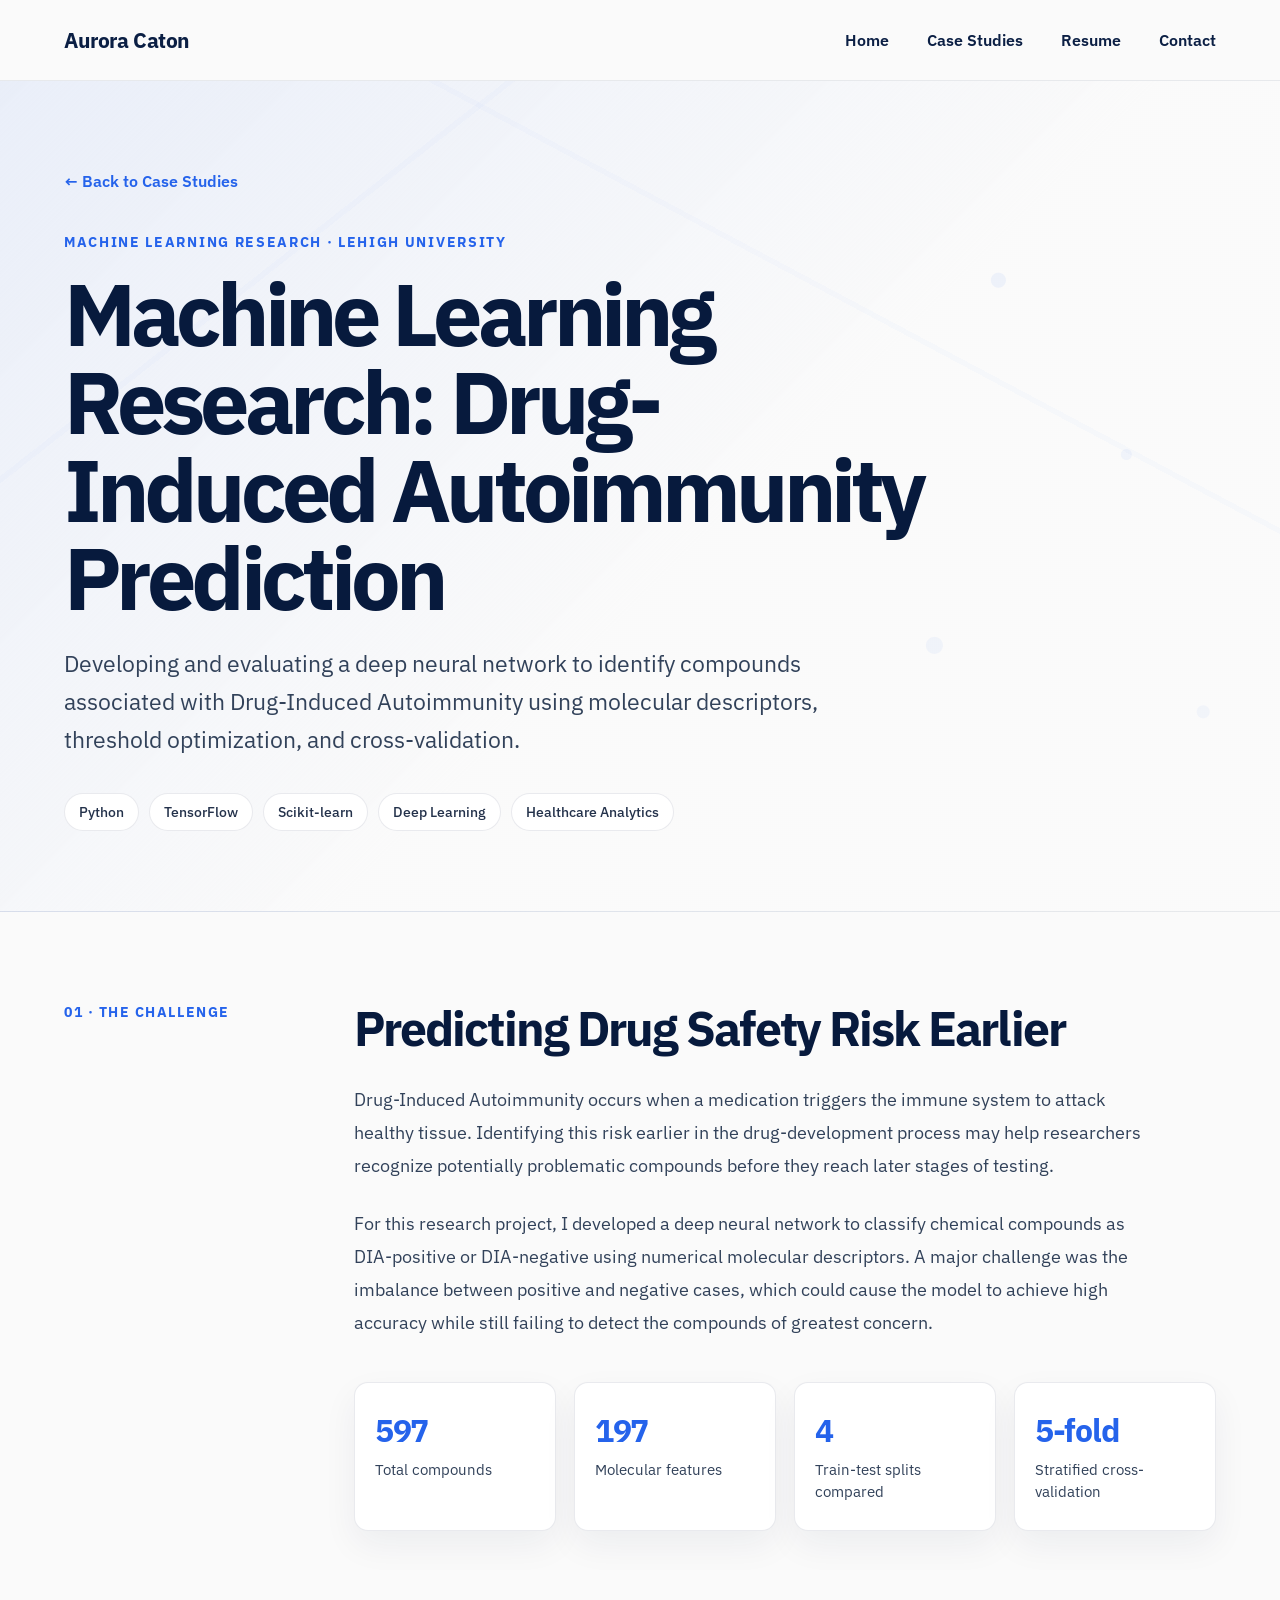
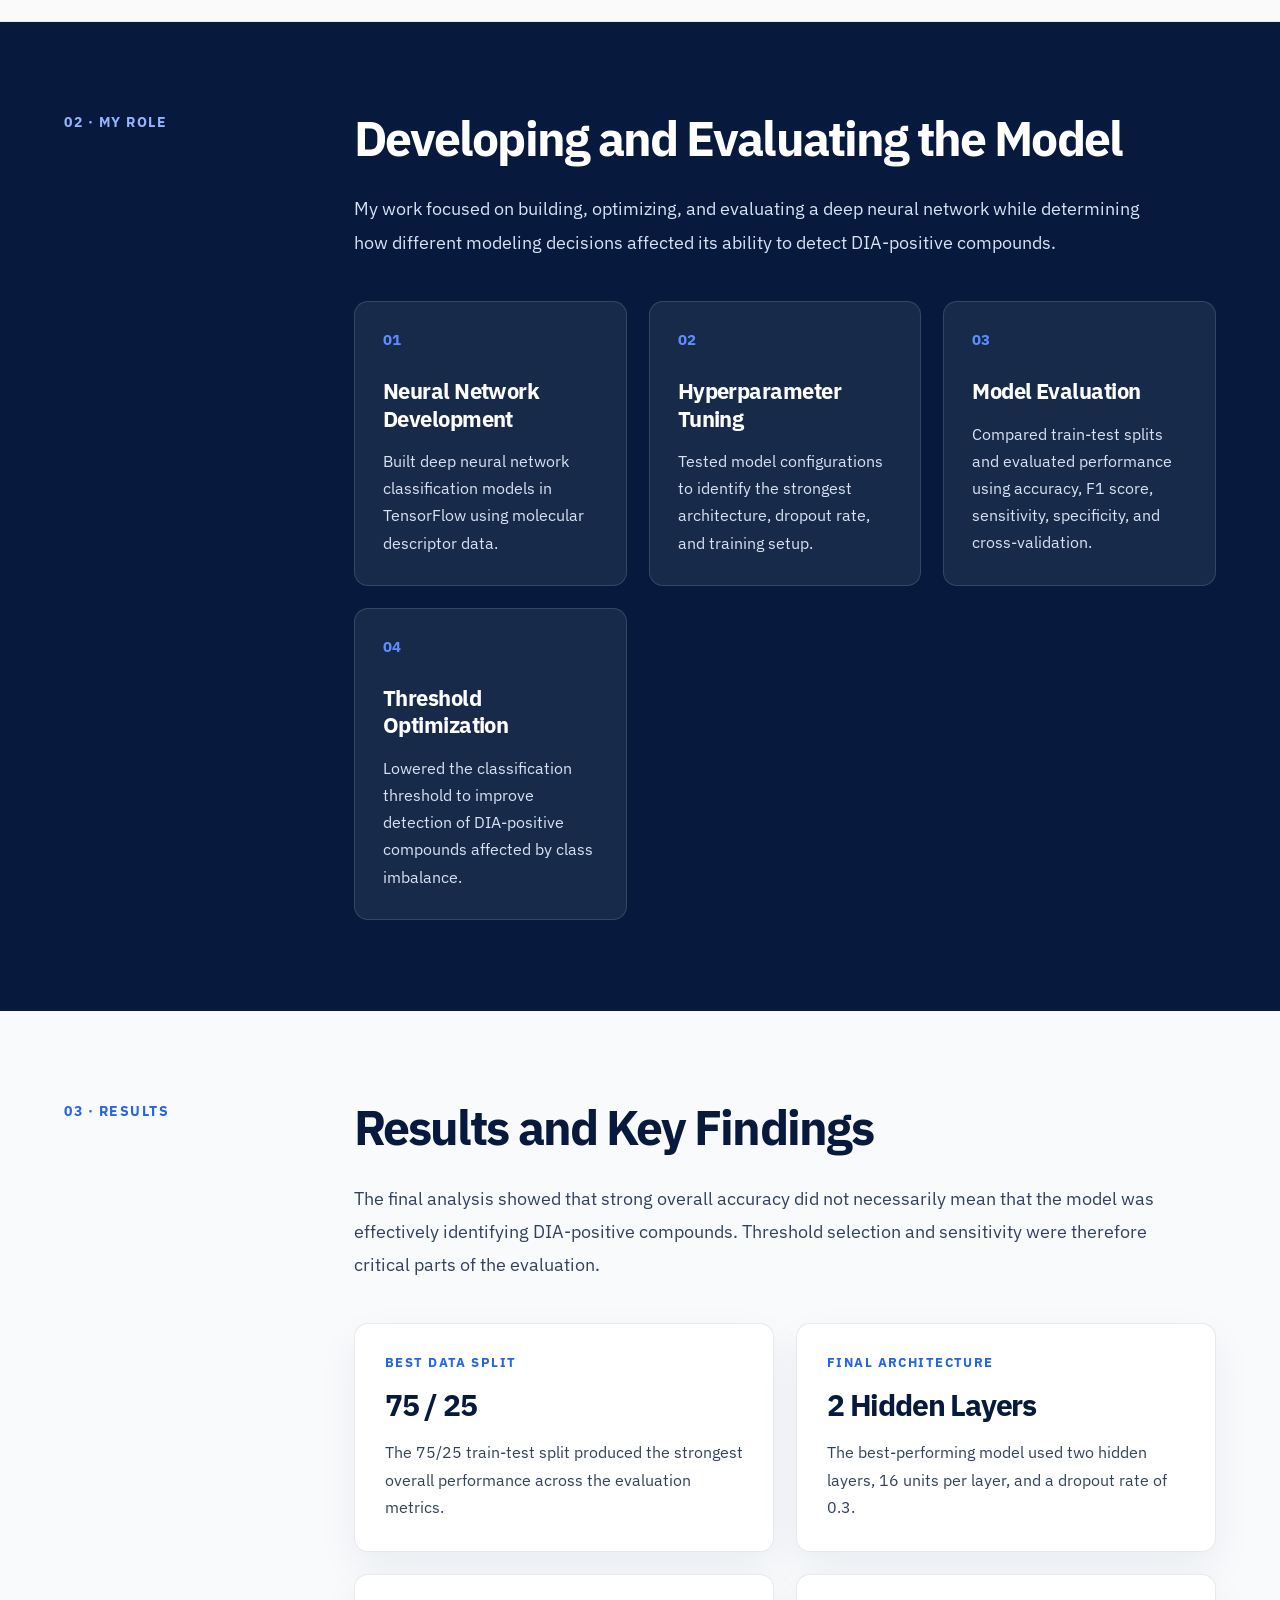
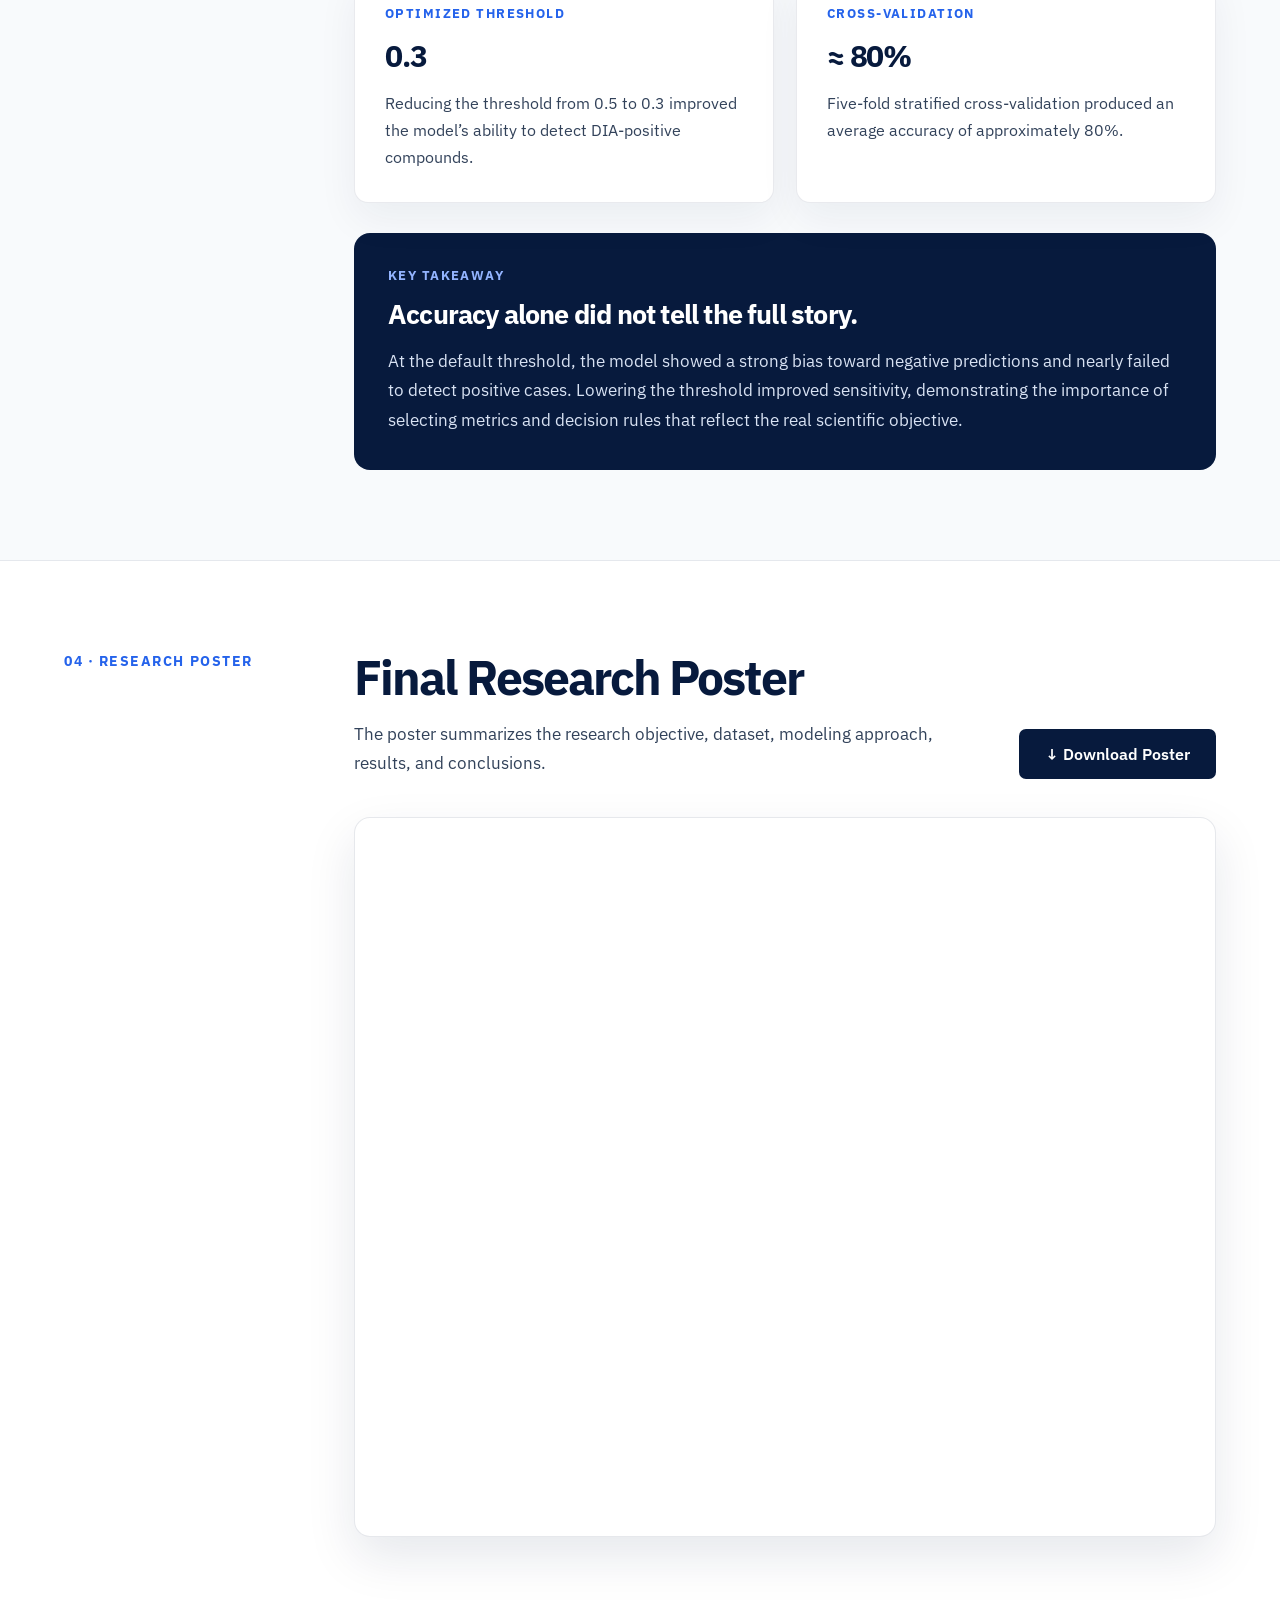
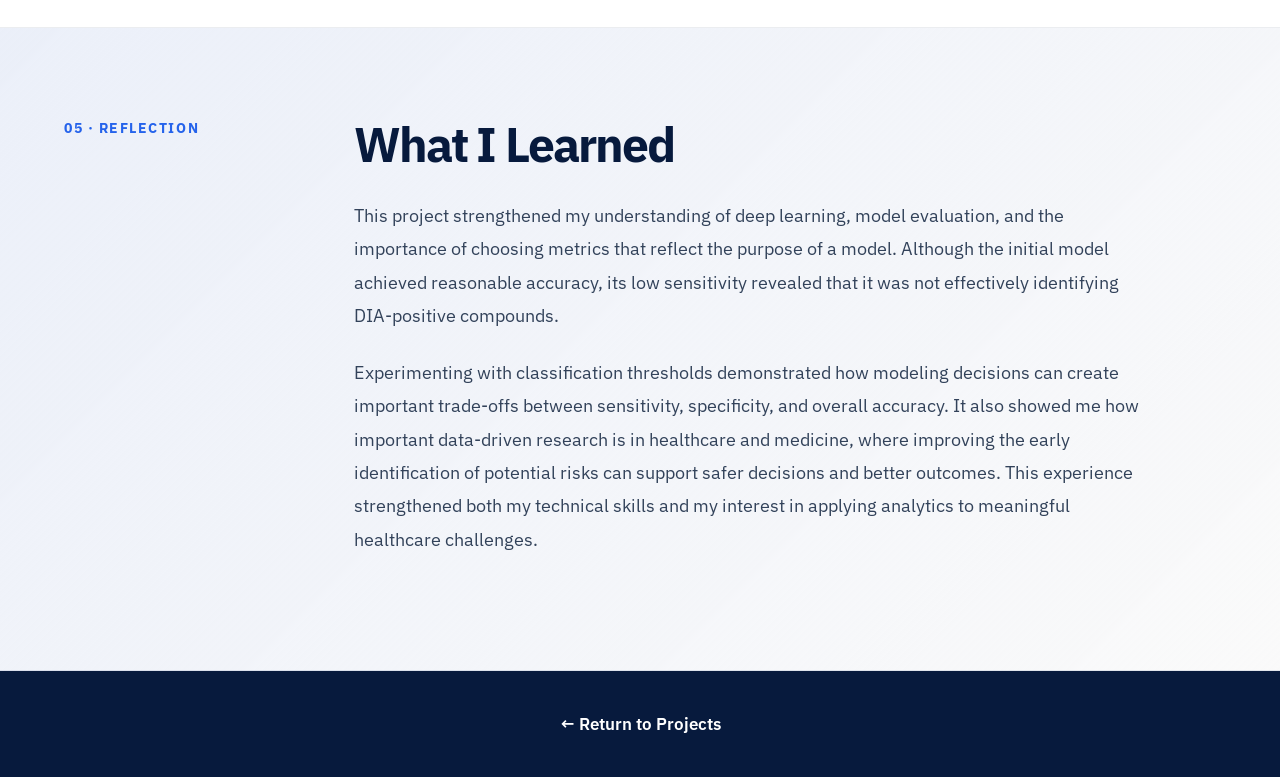
==== commit 9124575a: "Update dia-research.html" ====
--- a/dia-research.html
+++ b/dia-research.html
@@ -407,7 +407,7 @@
     <footer class="project-footer">
 
         <a href="index.html#case-studies">
-            ← Return to All Case Studies
+            ← Return to Projects
         </a>
 
     </footer>
--- a/style.css
+++ b/style.css
@@ -270,8 +270,10 @@
 
 .cards {
     display: grid;
-    grid-template-columns: repeat(3, 1fr);
-    gap: 28px;
+    grid-template-columns: repeat(2, minmax(0, 1fr));
+    gap: 32px;
+    max-width: 1100px;
+    margin: 0 auto;
 }
 
 .card {
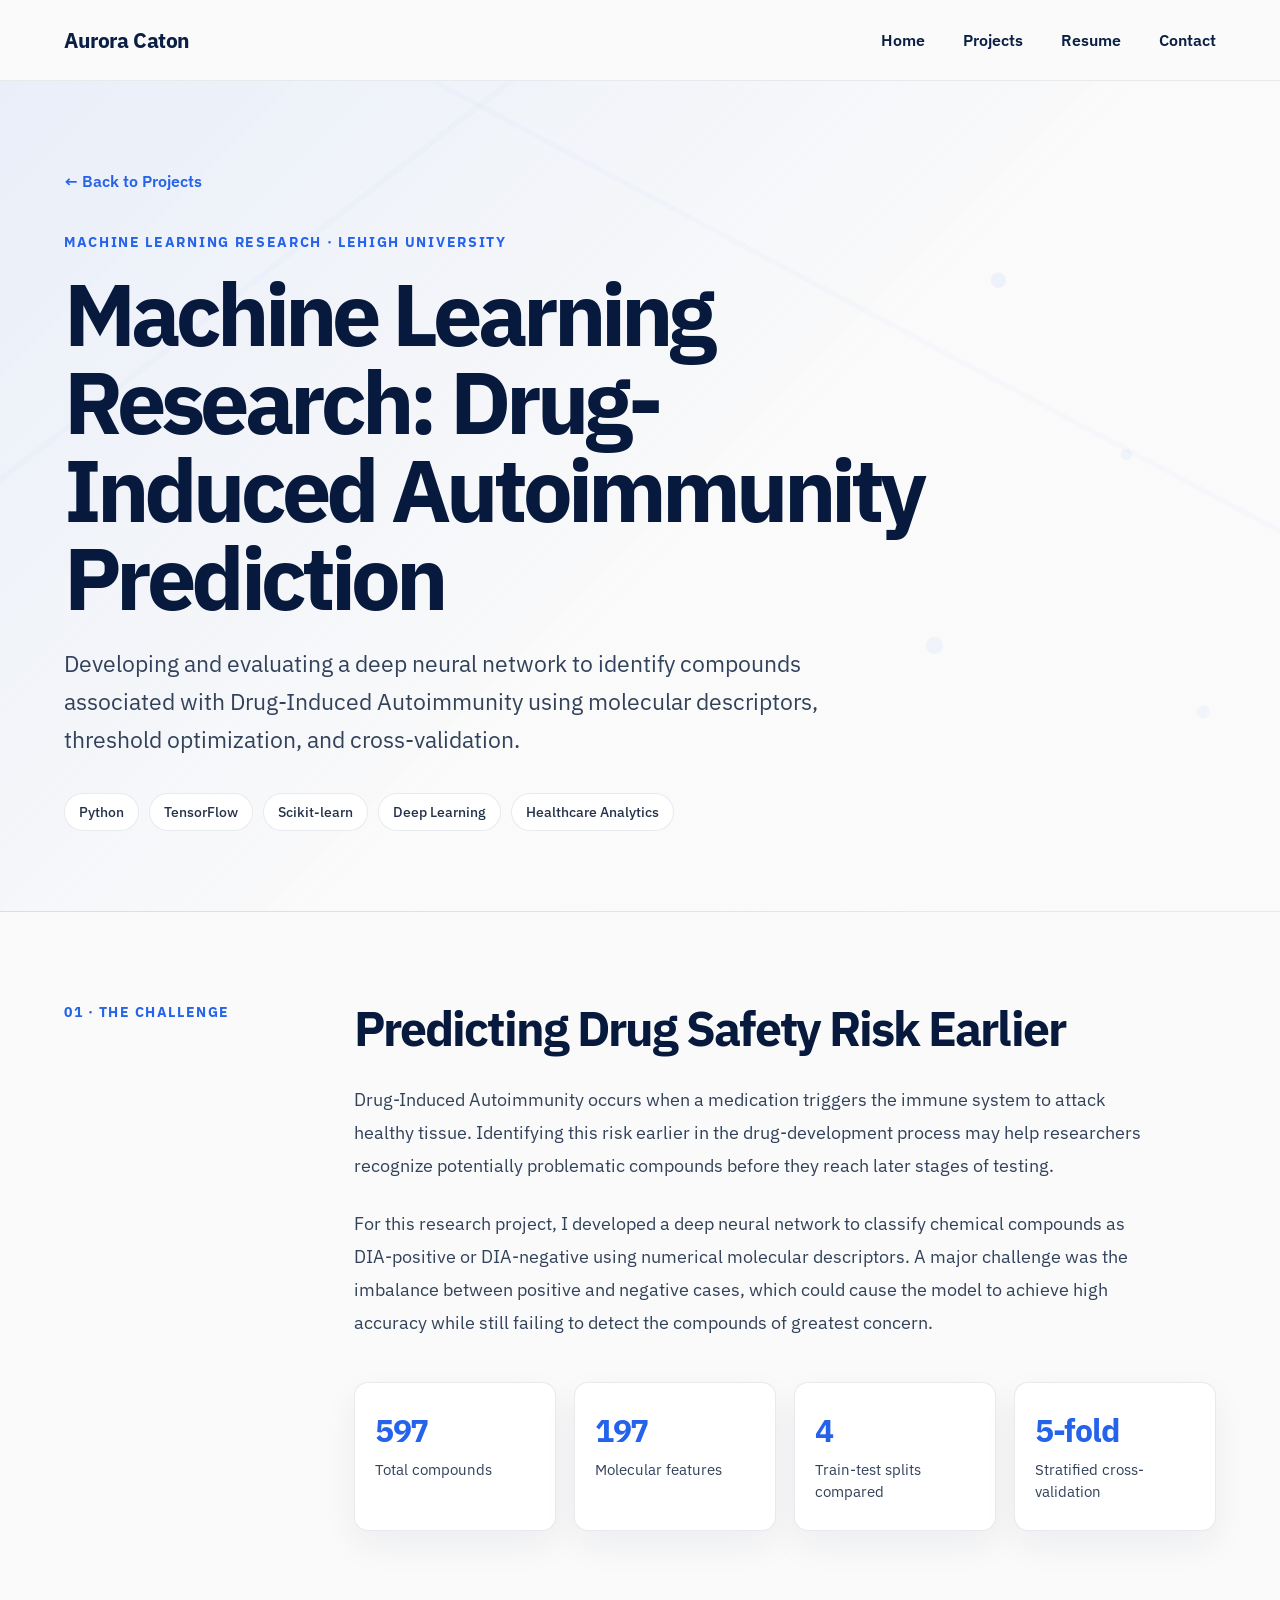
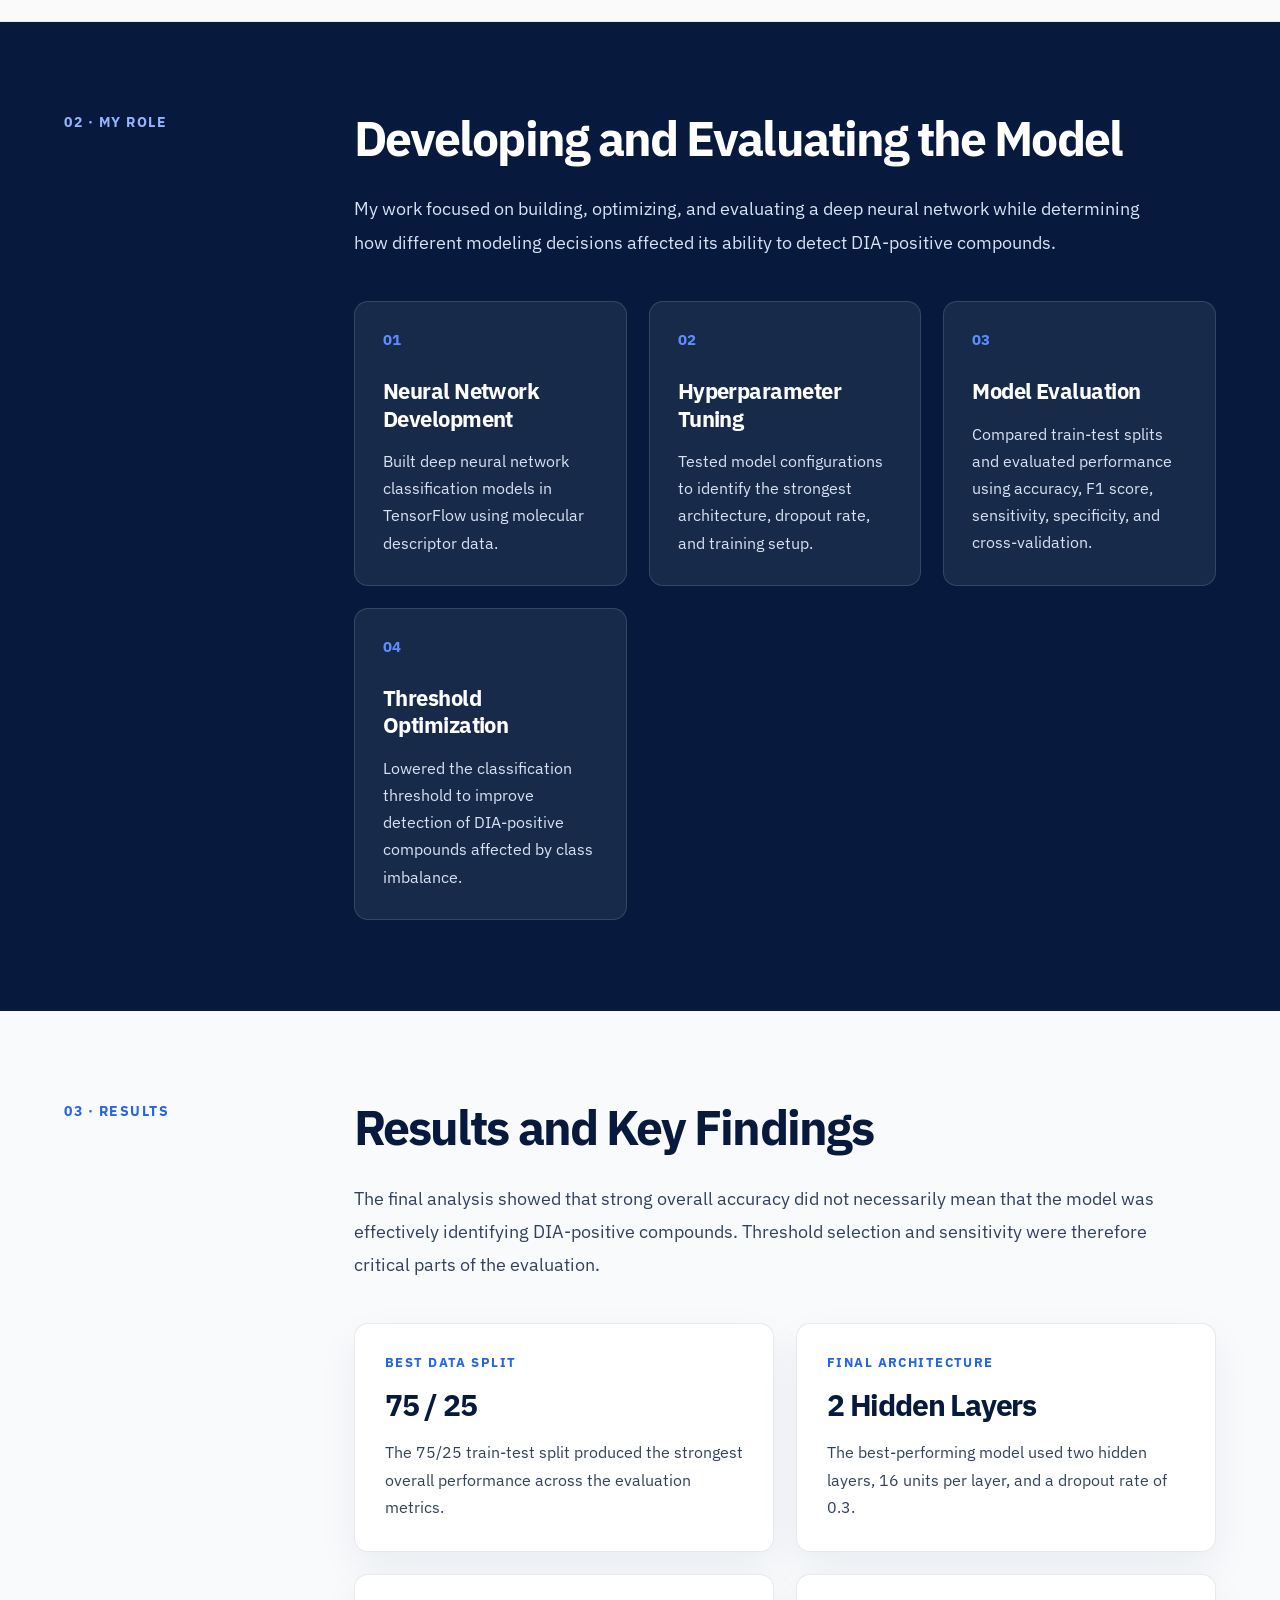
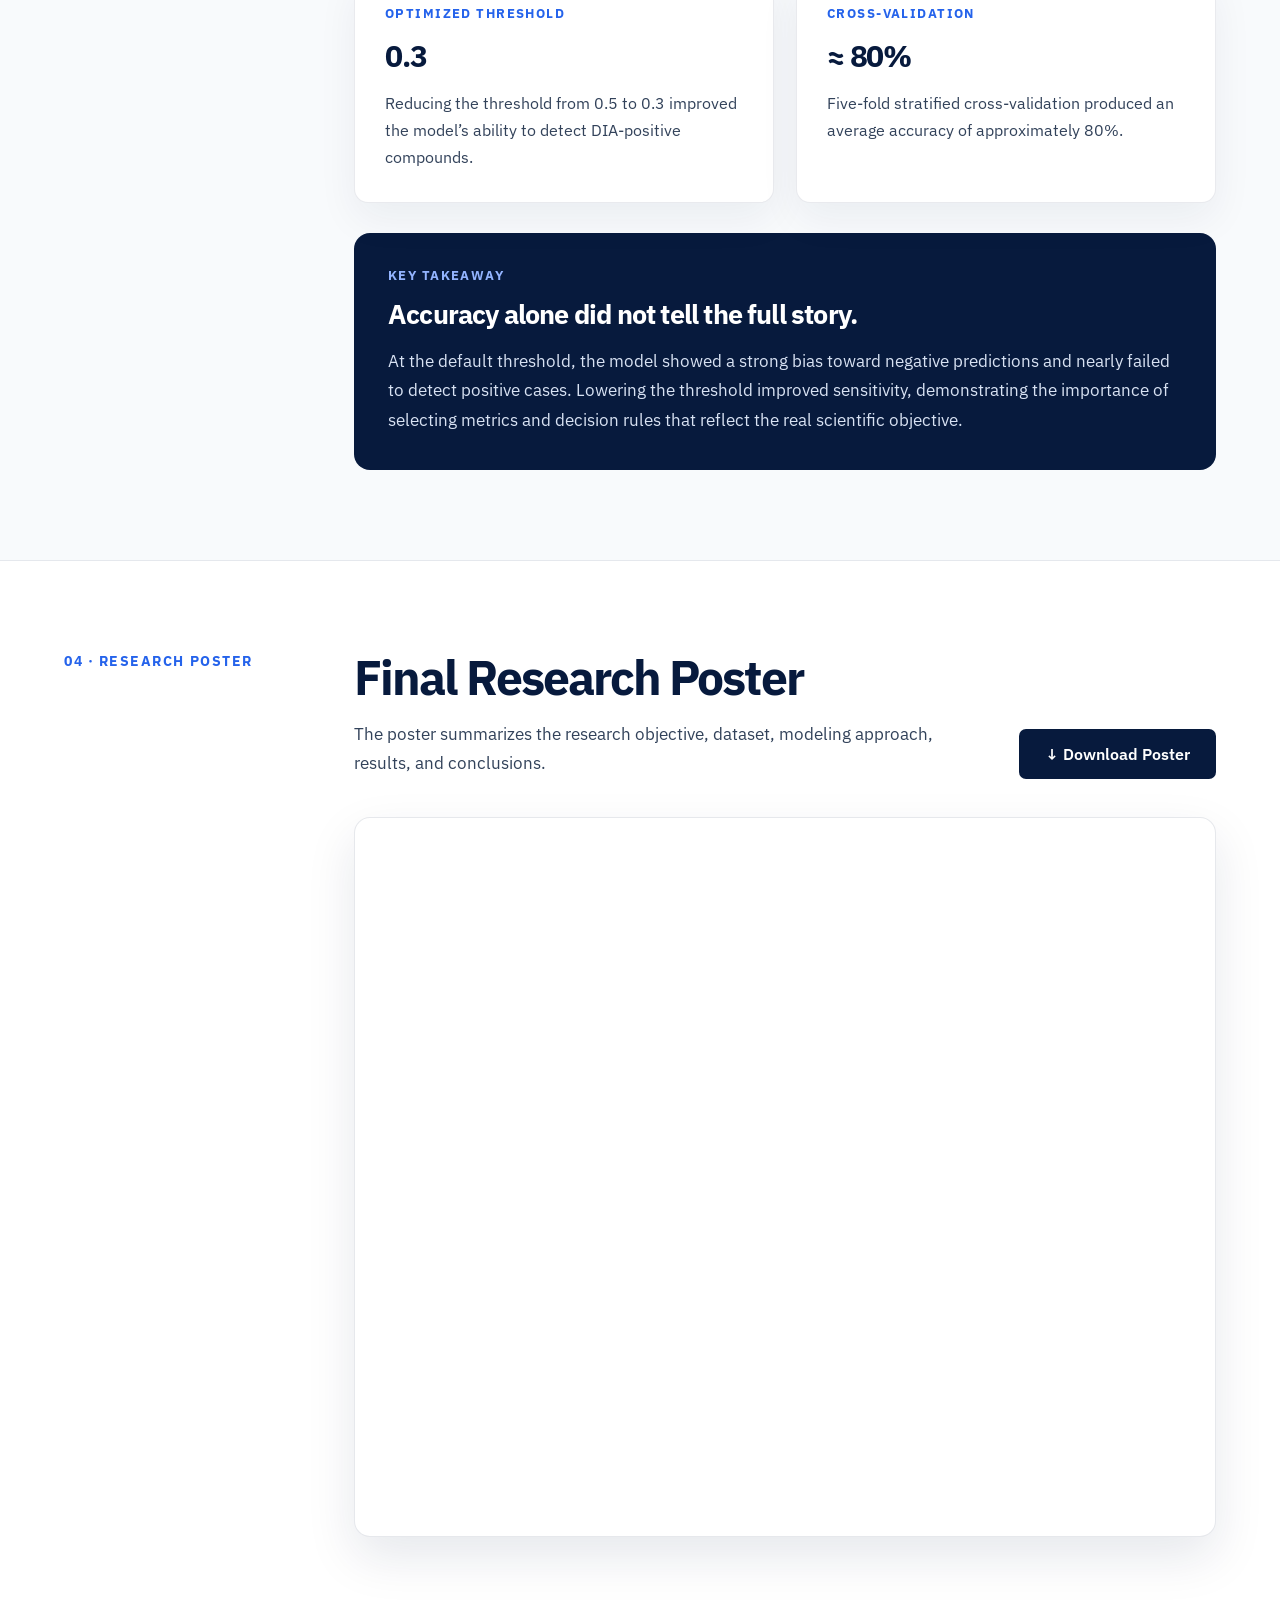
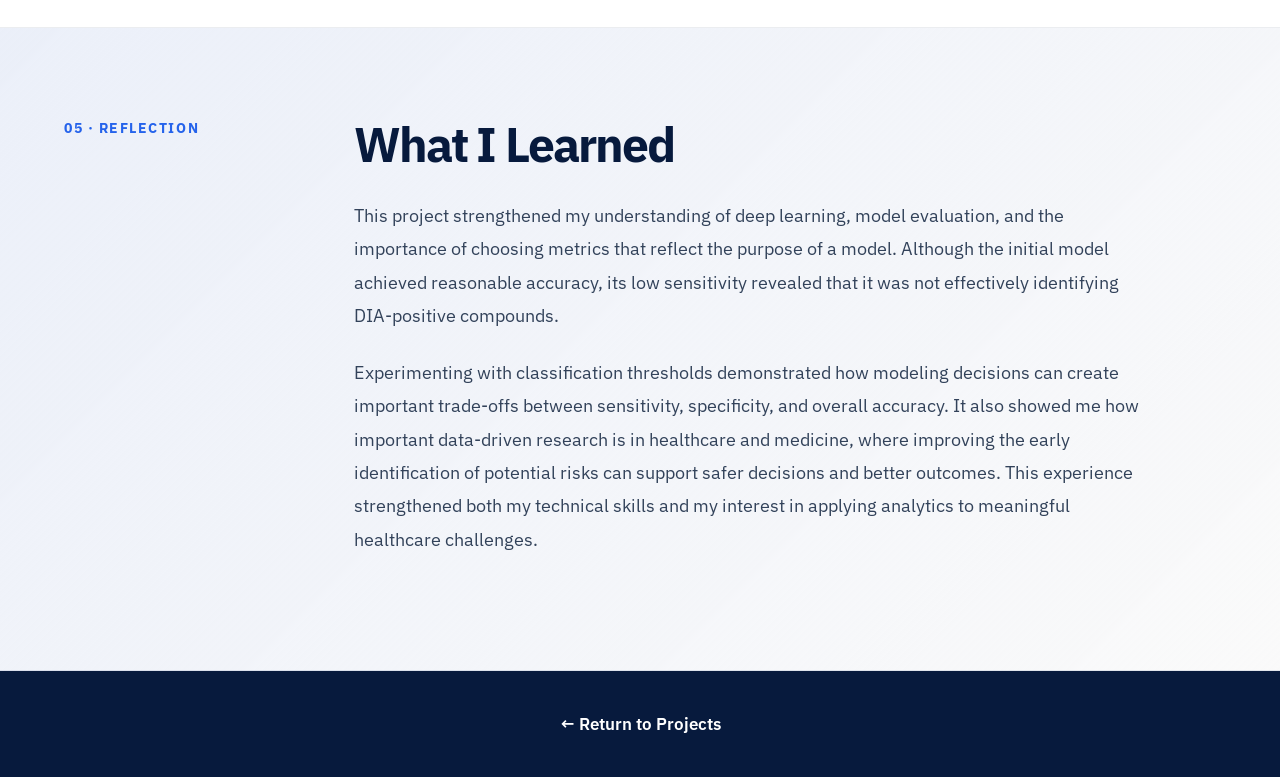
==== commit bf54375d: "Update dia-research.html" ====
--- a/dia-research.html
+++ b/dia-research.html
@@ -37,7 +37,7 @@
 
         <div class="nav-links">
             <a href="index.html#home">Home</a>
-            <a href="index.html#case-studies">Case Studies</a>
+            <a href="index.html#case-studies">Projects</a>
             <a href="index.html#resume">Resume</a>
             <a href="index.html#contact">Contact</a>
         </div>
@@ -56,7 +56,7 @@
                     href="index.html#case-studies"
                     class="back-link"
                 >
-                    ← Back to Case Studies
+                    ← Back to Projects
                 </a>
 
                 <p class="project-label">
